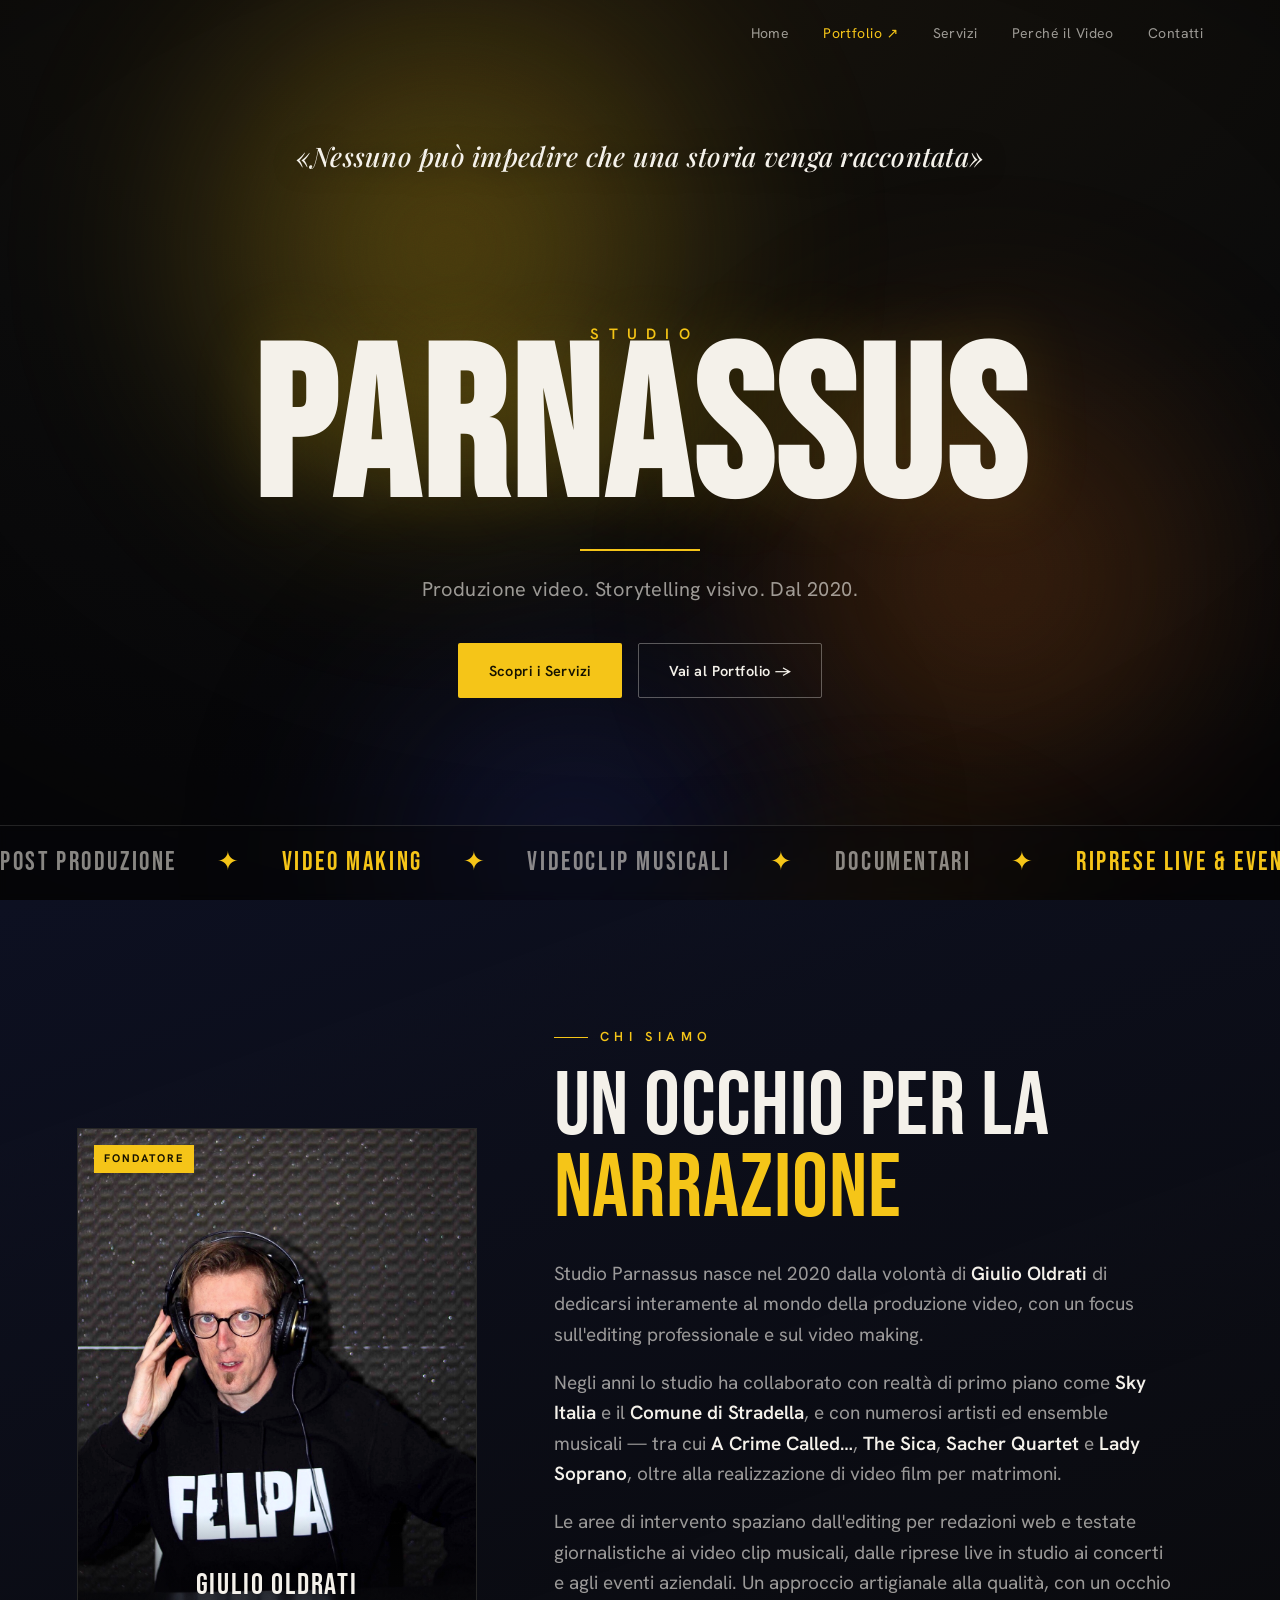
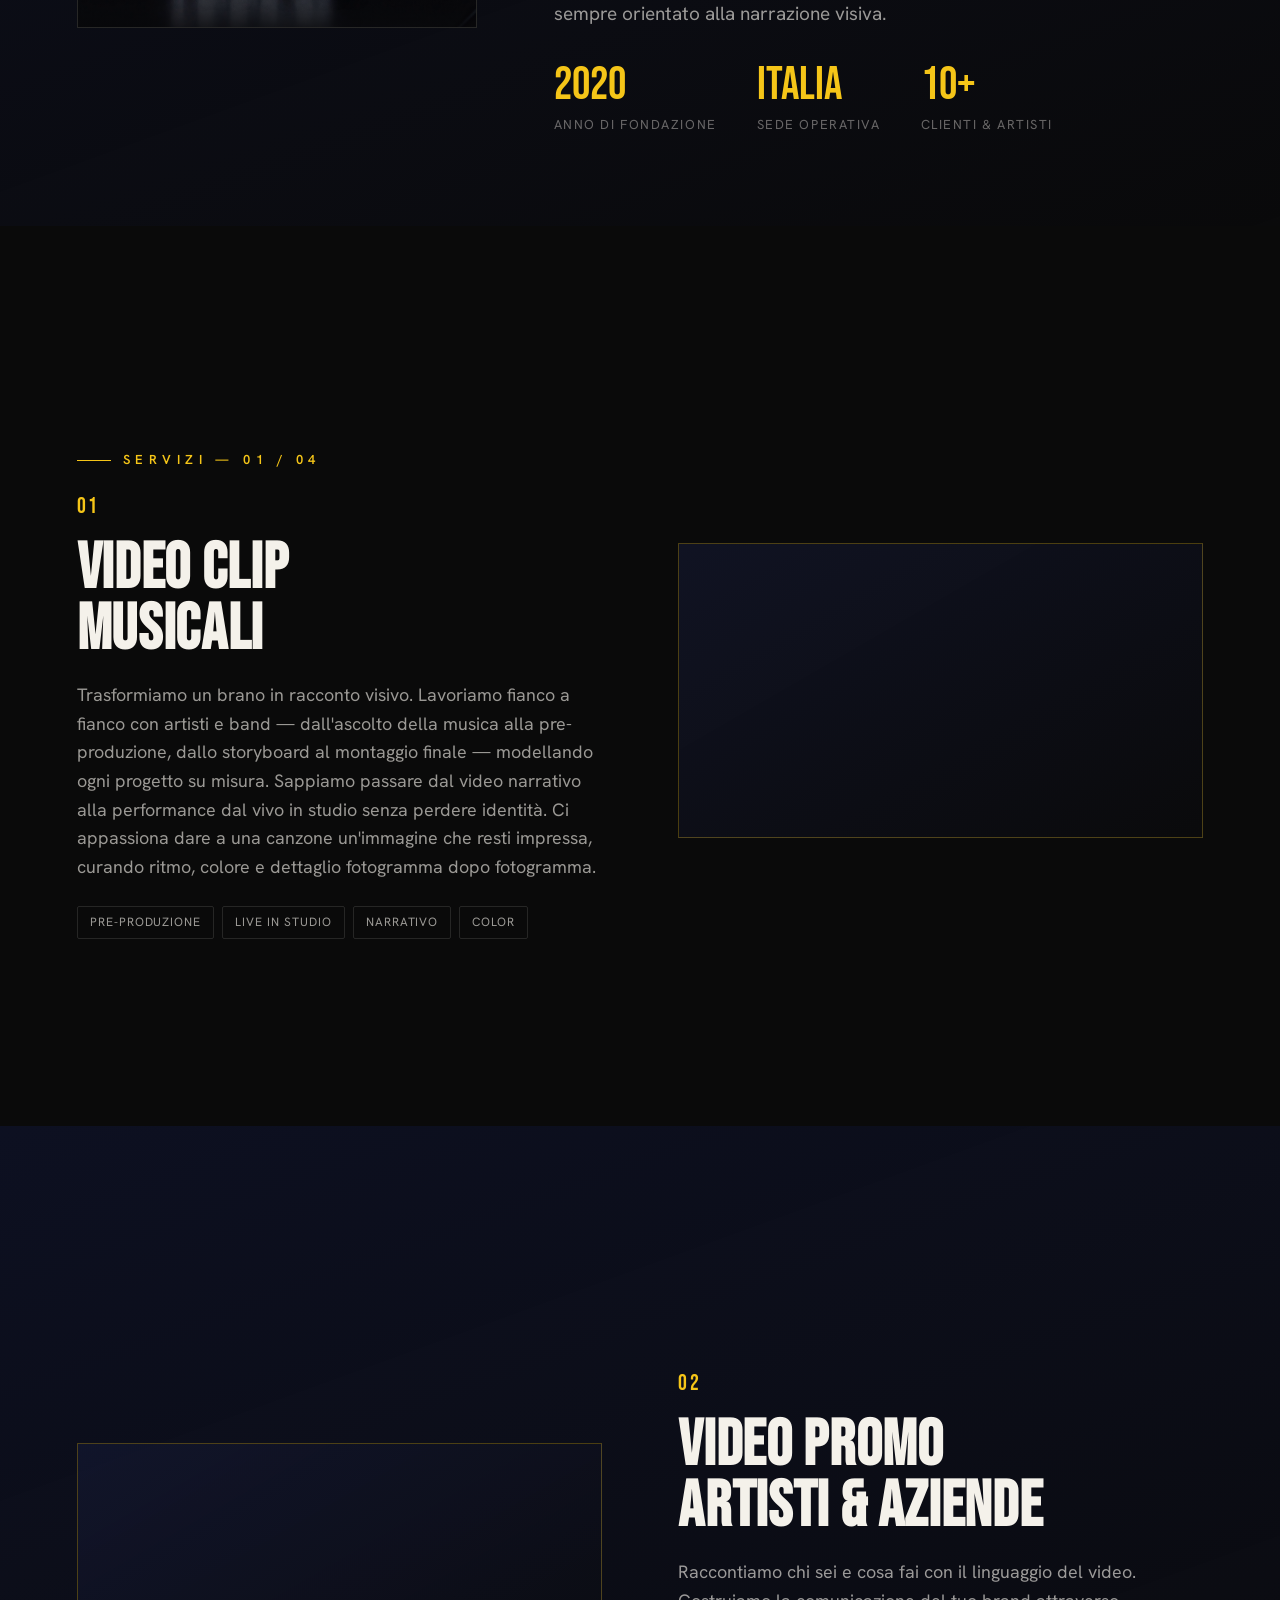
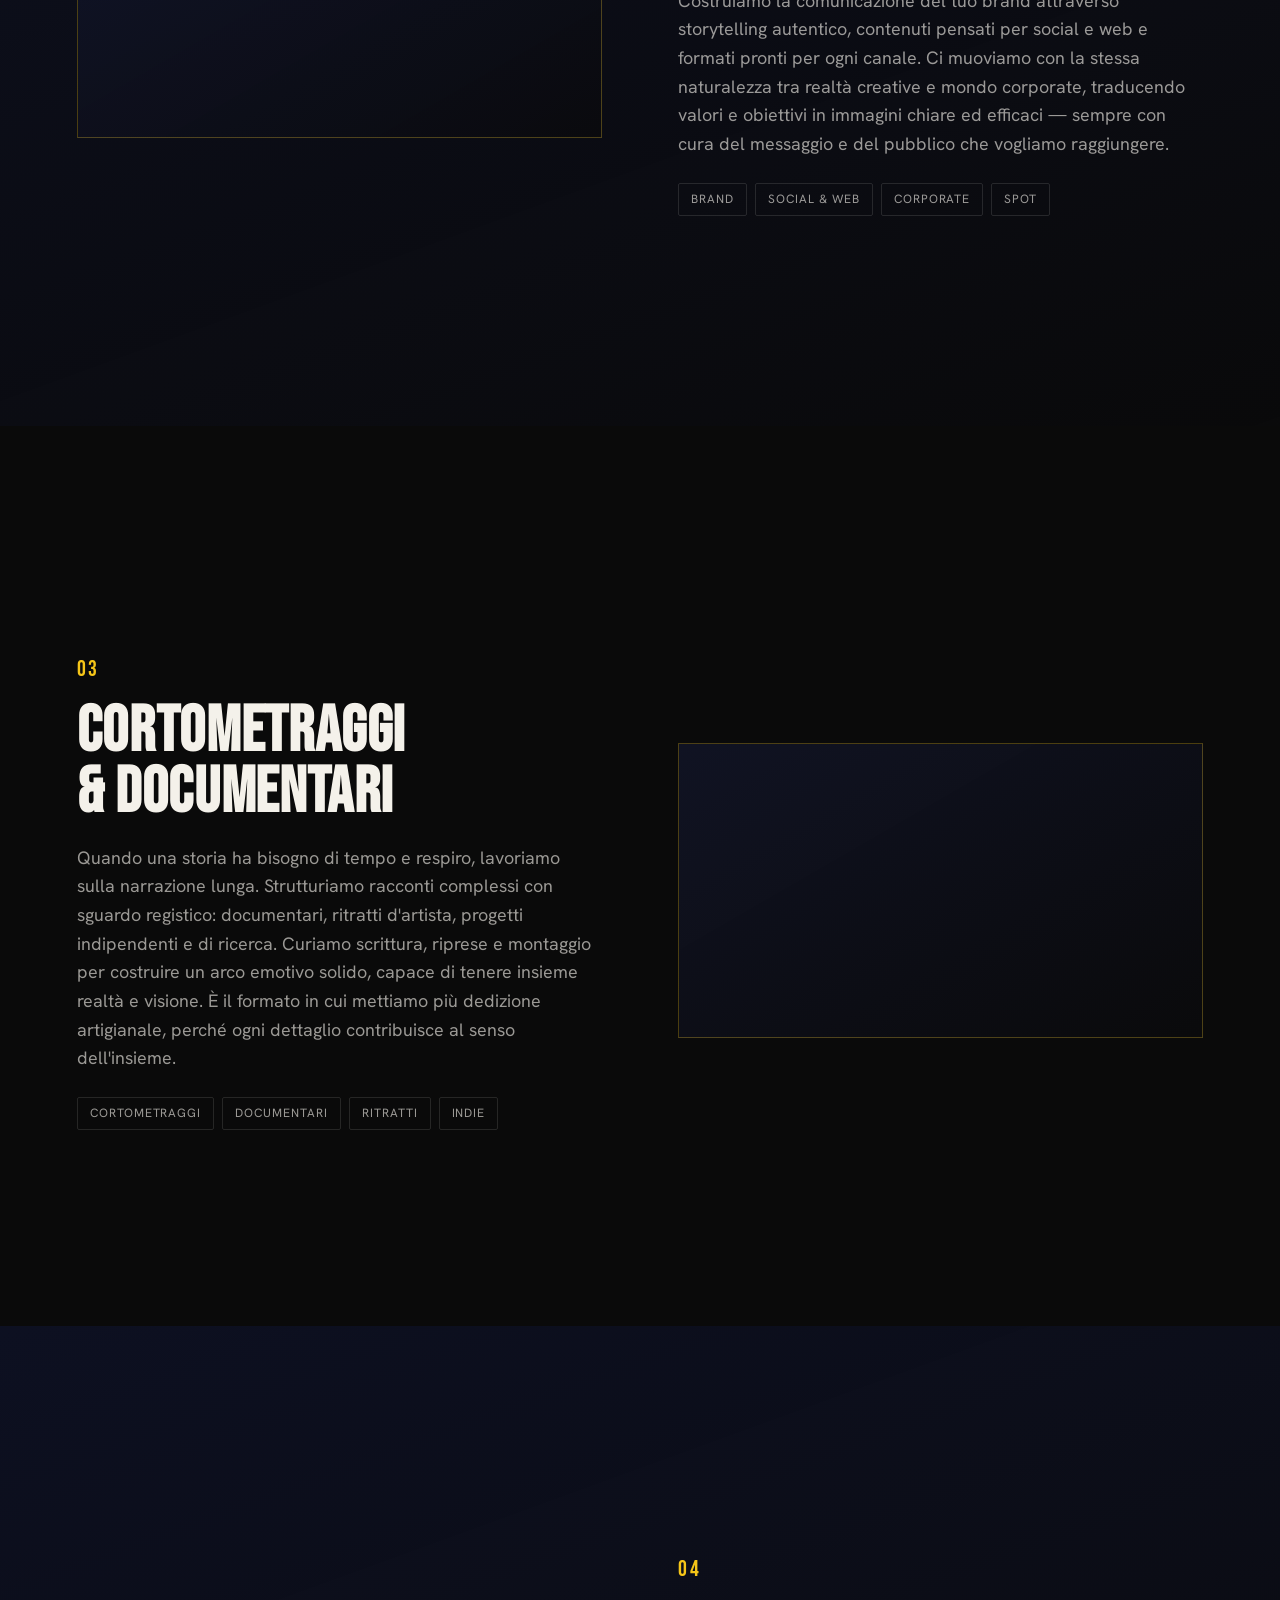
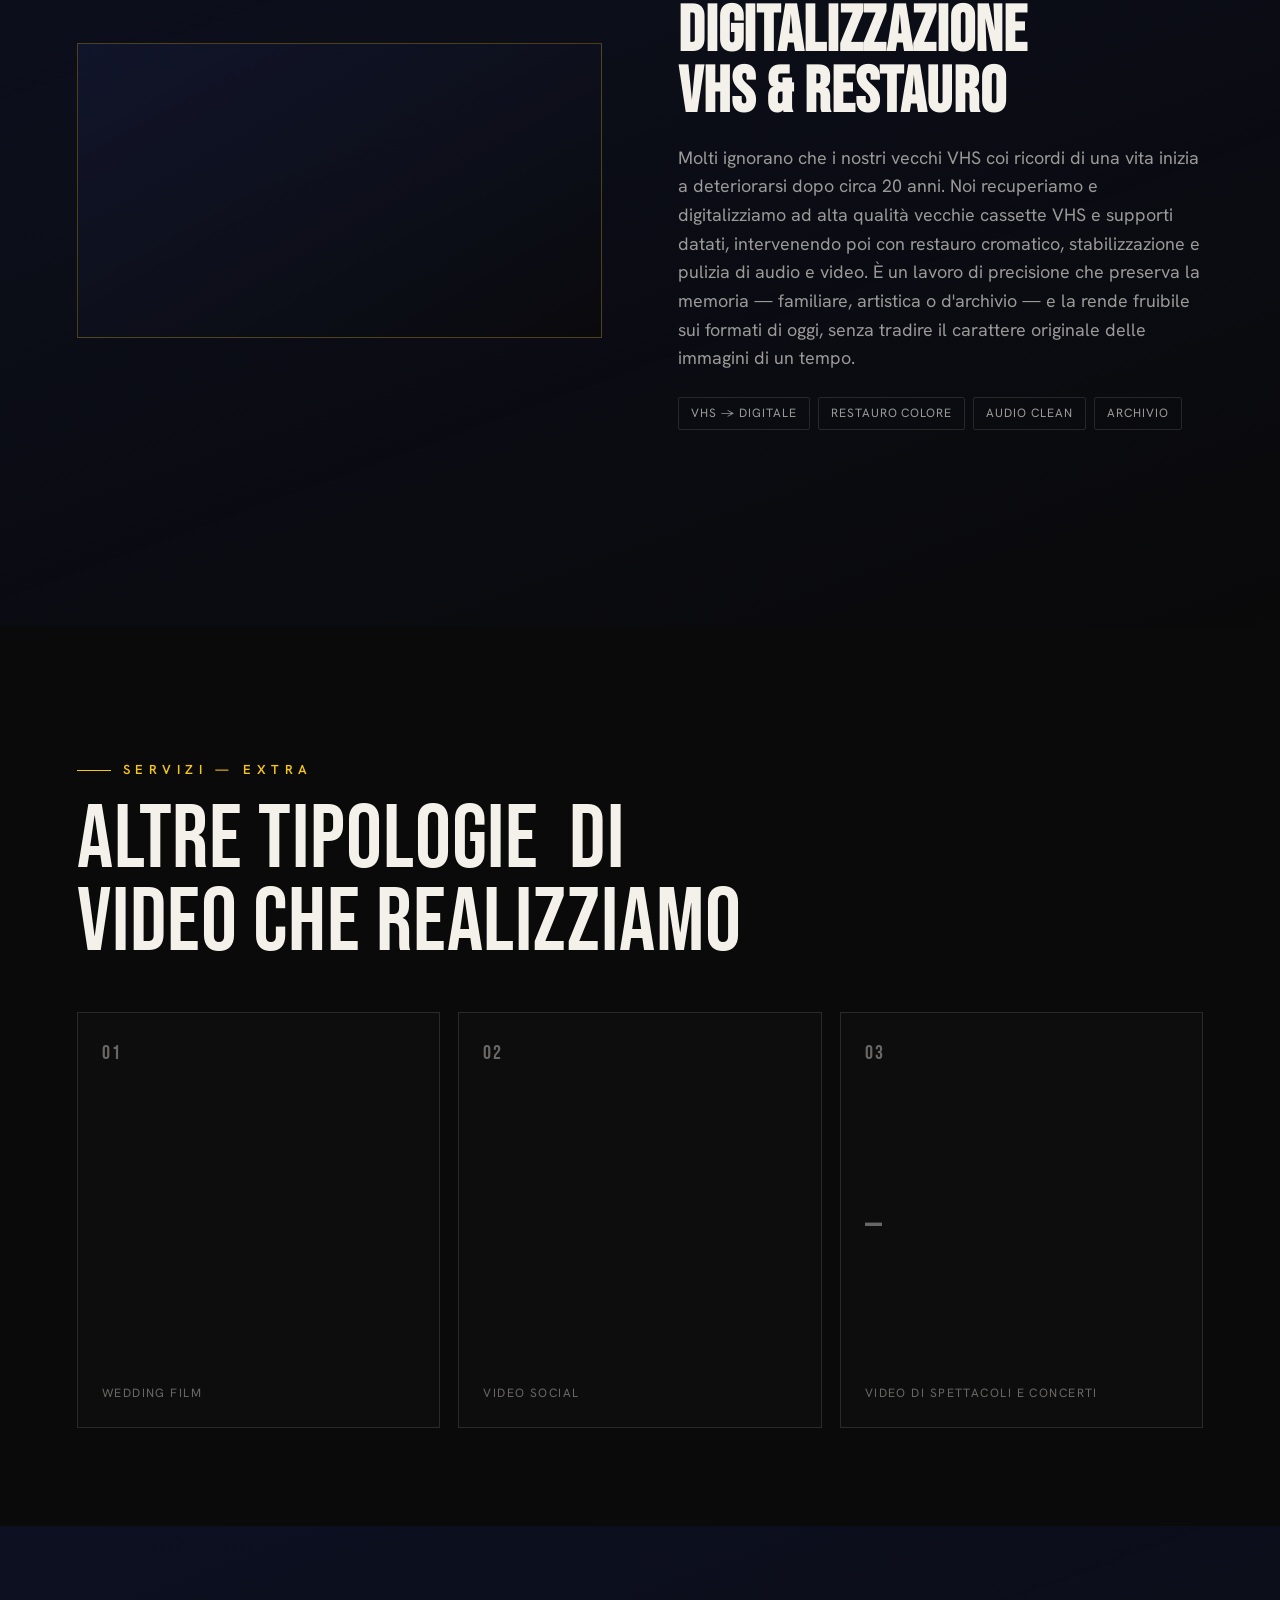
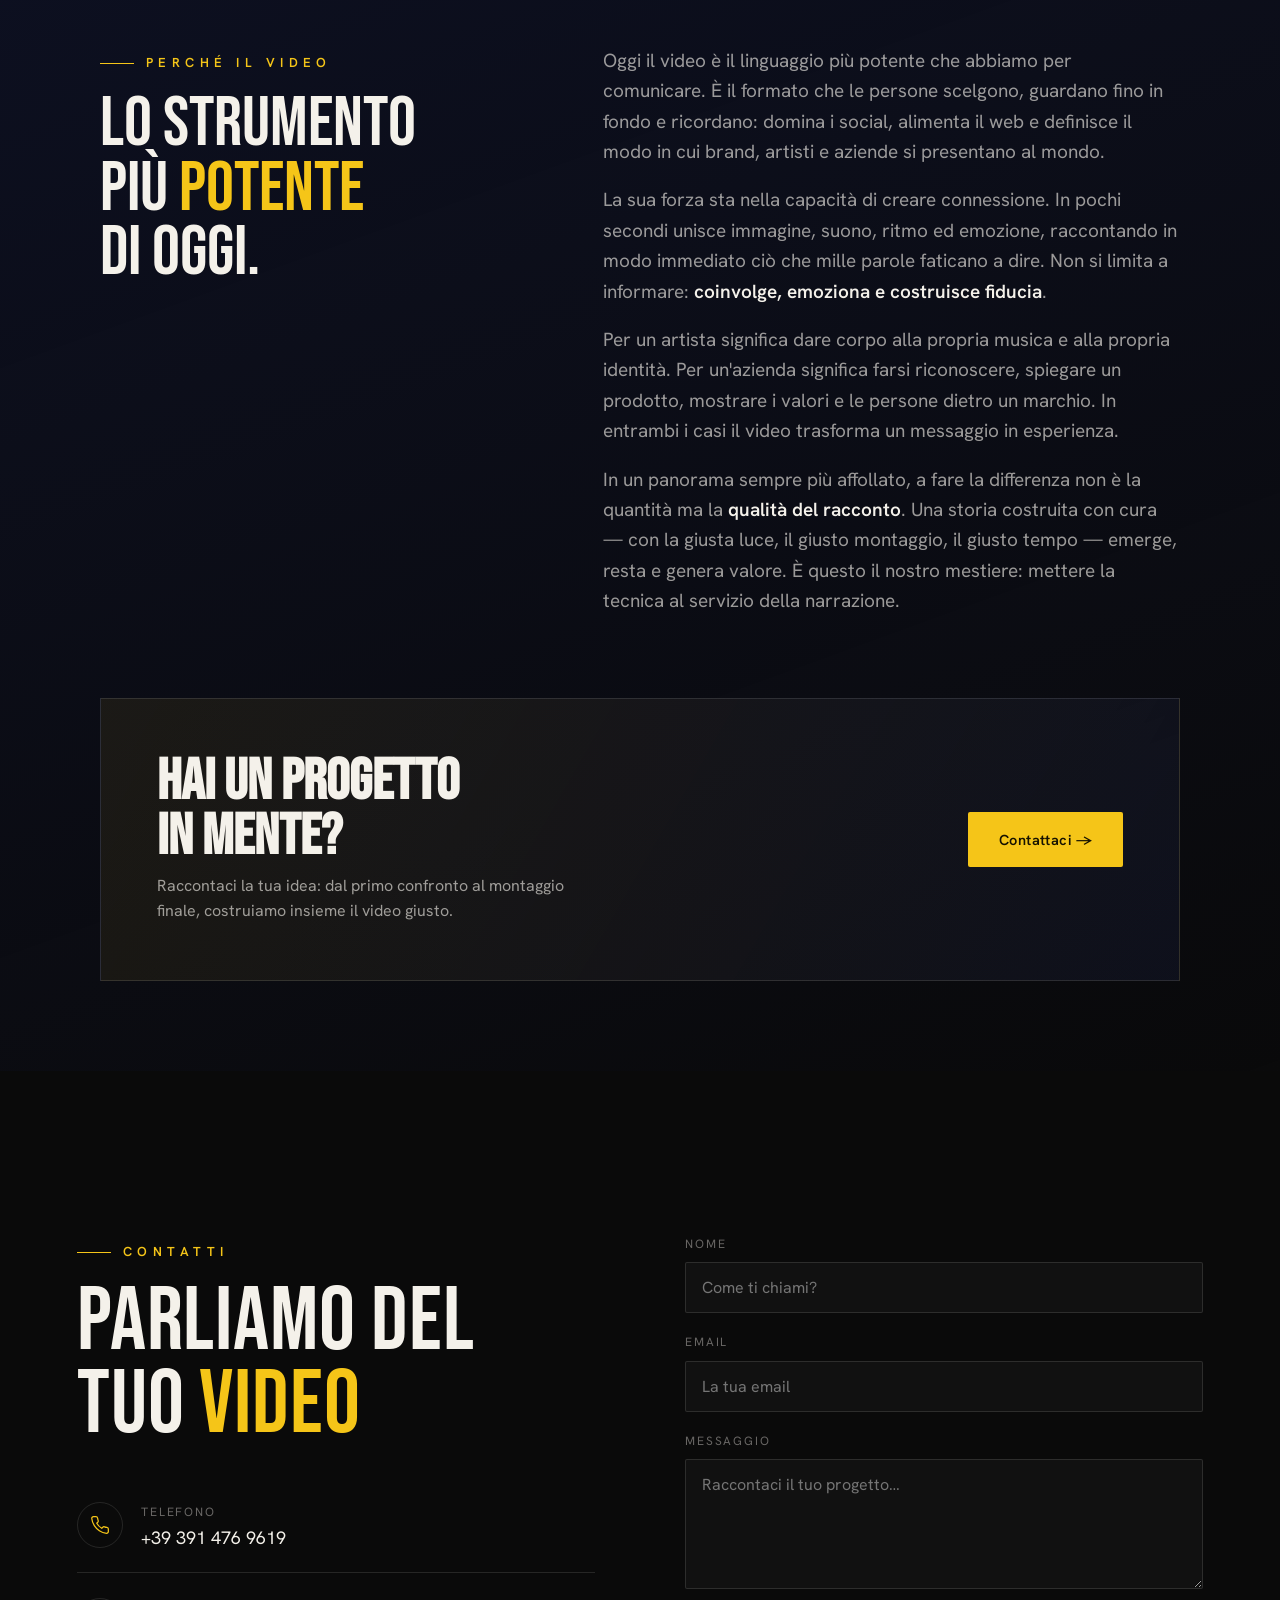
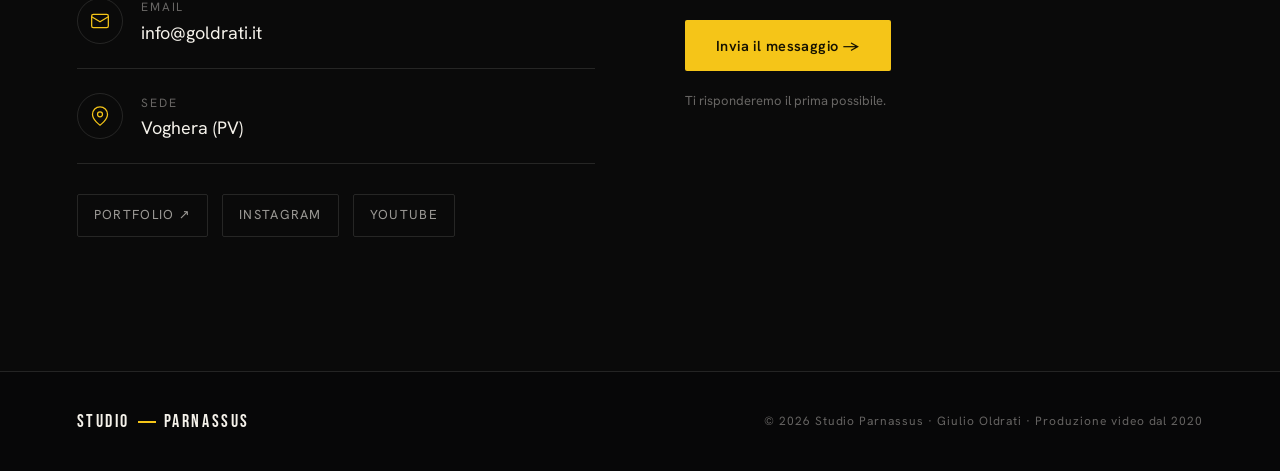
==== index.html @ 33f97119 "aggiunge video social" ====
<!DOCTYPE html>
<html lang="it">
<head>
<meta charset="UTF-8">
<meta name="viewport" content="width=device-width, initial-scale=1.0">
<title>Studio Parnassus — Produzione Video</title>
<meta name="description" content="Studio Parnassus — produzione video, editing professionale e video making. Storytelling visivo dal 2020.">
<link rel="preconnect" href="https://fonts.googleapis.com">
<link rel="preconnect" href="https://fonts.gstatic.com" crossorigin>
<link href="https://fonts.googleapis.com/css2?family=Bebas+Neue&family=Hanken+Grotesk:wght@400;500;600;700;800&family=Playfair+Display:ital,wght@1,500&display=swap" rel="stylesheet">
<link rel="stylesheet" href="studio-parnassus.css">
</head>
<body>

<!-- ═══════ BACKGROUND ANIMATO (fisso, dietro a tutto) ═══════ -->
<div class="bg-stage" aria-hidden="true">
  <span class="blob b1"></span>
  <span class="blob b2"></span>
  <span class="blob b3"></span>
  <span class="blob b4"></span>
</div>
<div class="bg-grain" aria-hidden="true"></div>
<div class="bg-vignette" aria-hidden="true"></div>

<!-- ═══════ NAVBAR ═══════ -->
<header class="nav" id="nav">
  <a href="#home" class="brand" aria-label="Studio Parnassus — home">
</a>
  <nav>
    <ul class="nav-links" id="navLinks">
      <li><a href="#home">Home</a></li>
      <li><a class="ext" href="https://goldrati.myportfolio.com/home" target="_blank" rel="noopener">Portfolio ↗</a></li>
      <li><a href="#servizi">Servizi</a></li>
      <li><a href="#perche">Perché il Video</a></li>
      <li><a href="#contatti">Contatti</a></li>
    </ul>
  </nav>
  <button class="burger" id="burger" aria-label="Apri menu" aria-expanded="false">
    <span></span><span></span><span></span>
  </button>
</header>

<main>

<!-- ═══════ SEZIONE 1 — HOME / HERO ═══════ -->
<section id="home" data-screen-label="Home">
  <p class="hero-quote" id="heroQuote">«Nessuno può impedire che una storia venga raccontata»</p>
  <p class="hero-kicker">STUDIO</p>
  <h1 class="hero-word">PARNASSUS</h1>
  <div class="hero-rule"></div>
  <p class="hero-sub">Produzione video. Storytelling visivo. Dal 2020.</p>
  <div class="hero-cta">
    <a class="btn btn-solid" href="#servizi">Scopri i Servizi</a>
    <a class="btn btn-ghost" href="https://goldrati.myportfolio.com/home" target="_blank" rel="noopener">Vai al Portfolio →</a>
  </div>

  <!-- banner scorrevole (marquee) -->
  <div class="marquee" aria-hidden="true">
    <div class="marquee-track" id="marquee"></div>
  </div>
</section>

<!-- ═══════ SEZIONE 2 — CHI SIAMO ═══════ -->
<section id="studio" class="section tint-blue" data-screen-label="Chi siamo">
  <div class="studio-grid">

    <!-- Foto del fondatore -->
    <figure class="photo-ph has-photo">
      <img class="founder-img" src="assets/giulio.photo.jpg" alt="Giulio Oldrati, fondatore di Studio Parnassus">
      <span class="ph-tag">Fondatore</span>
      <span class="corner tl"></span><span class="corner tr"></span>
      <span class="corner bl"></span><span class="corner br"></span>
      <figcaption class="ph-name">Giulio Oldrati</figcaption>
    </figure>

    <!-- testo studio -->
    <div class="studio-text">
      <span class="eyebrow">Chi siamo</span>
      <h2 class="sec-title">Un occhio per la <span class="y">narrazione</span></h2>
      <p>Studio Parnassus nasce nel 2020 dalla volontà di <strong>Giulio Oldrati</strong> di dedicarsi interamente al mondo della produzione video, con un focus sull'editing professionale e sul video making.</p>
      <p>Negli anni lo studio ha collaborato con realtà di primo piano come <strong>
Sky Italia</strong> e il <strong>Comune di Stradella</strong>, e con numerosi artisti ed ensemble musicali — tra cui <strong>A Crime Called…</strong>, <strong>The Sica</strong>, <strong>Sacher Quartet</strong> e <strong>Lady Soprano</strong>, oltre alla realizzazione di video film per matrimoni.</p>
      <p>Le aree di intervento spaziano dall'editing per redazioni web e testate giornalistiche ai video clip musicali, dalle riprese live in studio ai concerti e agli eventi aziendali. Un approccio artigianale alla qualità, con un occhio sempre orientato alla narrazione visiva.</p>
      <div class="studio-meta">
        <div><div class="num">2020</div><div class="lbl">Anno di fondazione</div></div>
        <div><div class="num">Italia</div><div class="lbl">Sede operativa</div></div>
        <div><div class="num">10+</div><div class="lbl">Clienti & artisti</div></div>
      </div>
    </div>

  </div>
</section>

<!-- ═══════ SEZIONE 3 — SERVIZI (4 blocchi testo + video) ═══════ -->

<!-- 3.1 Video Clip Musicali -->
<section id="servizi" class="section" data-screen-label="Servizio 1 · Video Clip Musicali">
  <div class="svc">
    <div class="svc-text">
      <span class="eyebrow">Servizi — 01 / 04</span>
      <div class="svc-num">01</div>
      <h3>Video Clip<br>Musicali</h3>
      <p>Trasformiamo un brano in racconto visivo. Lavoriamo fianco a fianco con artisti e band — dall'ascolto della musica alla pre-produzione, dallo storyboard al montaggio finale — modellando ogni progetto su misura. Sappiamo passare dal video narrativo alla performance dal vivo in studio senza perdere identità. Ci appassiona dare a una canzone un'immagine che resti impressa, curando ritmo, colore e dettaglio fotogramma dopo fotogramma.</p>
      <div class="svc-tags"><span>Pre-produzione</span><span>Live in studio</span><span>Narrativo</span><span>Color</span></div>
    </div>
    <div class="video-ph has-video">
      <iframe width="100%" height="315" src="https://www.youtube-nocookie.com/embed/rPu9qHJ-jy4" frameborder="0" allow="accelerometer; autoplay; clipboard-write; encrypted-media; gyroscope; picture-in-picture" allowfullscreen></iframe>
    </div>
  </div>
</section>

<!-- 3.2 Video Promozionali (video a sinistra) -->
<section class="section tint-blue" data-screen-label="Servizio 2 · Video Promozionali">
  <div class="svc flip">
    <div class="svc-text">
      <div class="svc-num">02</div>
      <h3>Video Promo<br>Artisti &amp; Aziende</h3>
      <p>Raccontiamo chi sei e cosa fai con il linguaggio del video. Costruiamo la comunicazione del tuo brand attraverso storytelling autentico, contenuti pensati per social e web e formati pronti per ogni canale. Ci muoviamo con la stessa naturalezza tra realtà creative e mondo corporate, traducendo valori e obiettivi in immagini chiare ed efficaci — sempre con cura del messaggio e del pubblico che vogliamo raggiungere.</p>
      <div class="svc-tags"><span>Brand</span><span>Social &amp; web</span><span>Corporate</span><span>Spot</span></div>
    </div>
    <div class="video-ph has-video">
      <iframe width="100%" height="315" src="https://www.youtube-nocookie.com/embed/2lnOYreLle4" frameborder="0" allow="accelerometer; autoplay; clipboard-write; encrypted-media; gyroscope; picture-in-picture" allowfullscreen></iframe>
    </div>
  </div>
</section>

<!-- 3.3 Cortometraggi e Documentari -->
<section class="section" data-screen-label="Servizio 3 · Cortometraggi e Documentari">
  <div class="svc">
    <div class="svc-text">
      <div class="svc-num">03</div>
      <h3>Cortometraggi<br>&amp; Documentari</h3>
      <p>Quando una storia ha bisogno di tempo e respiro, lavoriamo sulla narrazione lunga. Strutturiamo racconti complessi con sguardo registico: documentari, ritratti d'artista, progetti indipendenti e di ricerca. Curiamo scrittura, riprese e montaggio per costruire un arco emotivo solido, capace di tenere insieme realtà e visione. È il formato in cui mettiamo più dedizione artigianale, perché ogni dettaglio contribuisce al senso dell'insieme.</p>
      <div class="svc-tags"><span>CORTOMETRAGGI</span><span>DOCUMENTARI</span><span>Ritratti</span><span>Indie</span></div>
    </div>
    <div class="video-ph has-video">
      <iframe width="100%" height="315" src="https://www.youtube-nocookie.com/embed/4VoeHOj6BPE" frameborder="0" allow="accelerometer; autoplay; clipboard-write; encrypted-media; gyroscope; picture-in-picture" allowfullscreen></iframe>
    </div>
  </div>
</section>

<!-- 3.4 Digitalizzazione VHS e Restauro (video a sinistra) -->
<section class="section tint-blue" data-screen-label="Servizio 4 · Digitalizzazione VHS e Restauro">
  <div class="svc flip">
    <div class="svc-text">
      <div class="svc-num">04</div>
      <h3>Digitalizzazione<br>VHS &amp; Restauro</h3>
      <p>Molti ignorano che i nostri vecchi VHS coi ricordi di una vita inizia a deteriorarsi dopo circa 20 anni. Noi recuperiamo e digitalizziamo ad alta qualità vecchie cassette VHS e supporti datati, intervenendo poi con restauro cromatico, stabilizzazione e pulizia di audio e video. È un lavoro di precisione che preserva la memoria — familiare, artistica o d'archivio — e la rende fruibile sui formati di oggi, senza tradire il carattere originale delle immagini di un tempo.</p>
      <div class="svc-tags"><span>VHS → digitale</span><span>Restauro colore</span><span>Audio clean</span><span>Archivio</span></div>
    </div>
    <div class="video-ph has-video">
  <iframe width="100%" height="315" src="https://www.youtube-nocookie.com/embed/ZK7ZToiHSkI" frameborder="0" allow="accelerometer; autoplay; clipboard-write; encrypted-media; gyroscope; picture-in-picture" allowfullscreen></iframe>
</div>
  </div>
</section>

<!-- 3.B — ALTRE TIPOLOGIE (griglia di 6 riquadri, da riempire) -->
<section class="section" data-screen-label="Altre tipologie">
  <div class="altre">
    <div class="altre-head">
      <span class="eyebrow">Servizi — extra</span>
      <h2 class="sec-title">ALTRE TIPOLOGIE 
DI VIDEO
CHE REALIZZIAMO</h2>
    </div>
    <div class="altre-grid">
      <article class="altre-card has-video"><span class="idx">01</span><iframe width="100%" height="315" src="https://www.youtube-nocookie.com/embed/W0Lt9ftk0YE" frameborder="0" allow="accelerometer; autoplay; clipboard-write; encrypted-media; gyroscope; picture-in-picture" allowfullscreen></iframe><span class="hint">Wedding film</span></article>
      <article class="altre-card has-video"><span class="idx">02</span><iframe width="100%" height="315" src="https://www.youtube-nocookie.com/embed/6gRa1bAQZ48" frameborder="0" allow="accelerometer; autoplay; clipboard-write; encrypted-media; gyroscope; picture-in-picture" allowfullscreen></iframe><span class="hint">Video social</span></article>
      <article class="altre-card"><span class="idx">03</span><span class="placeholder">—</span><span class="hint">Video di spettacoli e concerti</span></article>
    </div>
  </div>
</section>

<!-- ═══════ SEZIONE 4 — PERCHÉ IL VIDEO ═══════ -->
<section id="perche" class="section tint-blue" data-screen-label="Perché il Video">
  <div class="perche-wrap">
    <div class="perche-grid">
      <div>
        <span class="eyebrow">Perché il video</span>
        <div class="perche-big">Lo strumento<br>più <span class="y">potente</span><br>di oggi.</div>
      </div>
      <div class="perche-body">
        <p>Oggi il video è il linguaggio più potente che abbiamo per comunicare. È il formato che le persone scelgono, guardano fino in fondo e ricordano: domina i social, alimenta il web e definisce il modo in cui brand, artisti e aziende si presentano al mondo.</p>
        <p>La sua forza sta nella capacità di creare connessione. In pochi secondi unisce immagine, suono, ritmo ed emozione, raccontando in modo immediato ciò che mille parole faticano a dire. Non si limita a informare: <strong>coinvolge, emoziona e costruisce fiducia</strong>.</p>
        <p>Per un artista significa dare corpo alla propria musica e alla propria identità. Per un'azienda significa farsi riconoscere, spiegare un prodotto, mostrare i valori e le persone dietro un marchio. In entrambi i casi il video trasforma un messaggio in esperienza.</p>
        <p>In un panorama sempre più affollato, a fare la differenza non è la quantità ma la <strong>qualità del racconto</strong>. Una storia costruita con cura — con la giusta luce, il giusto montaggio, il giusto tempo — emerge, resta e genera valore. È questo il nostro mestiere: mettere la tecnica al servizio della narrazione.</p>
      </div>
    </div>

    <!-- banda Contattaci -->
    <div class="cta-band">
      <div>
        <h3>Hai un progetto<br>in mente?</h3>
        <p>Raccontaci la tua idea: dal primo confronto al montaggio finale, costruiamo insieme il video giusto.</p>
      </div>
      <a class="btn btn-solid" href="#contatti">Contattaci →</a>
    </div>
  </div>
</section>

<!-- ═══════ SEZIONE 5 — CONTATTI ═══════ -->
<section id="contatti" class="section" data-screen-label="Contatti">
  <div class="contatti-grid">

    <!-- recapiti -->
    <div class="contact-info">
      <span class="eyebrow">Contatti</span>
      <h2 class="sec-title">Parliamo del<br>tuo <span class="y">video</span></h2>
      <ul class="contact-list">
        <li>
          <span class="ci-ico">
            <svg viewBox="0 0 24 24"><path d="M22 16.92v3a2 2 0 0 1-2.18 2 19.79 19.79 0 0 1-8.63-3.07 19.5 19.5 0 0 1-6-6 19.79 19.79 0 0 1-3.07-8.67A2 2 0 0 1 4.11 2h3a2 2 0 0 1 2 1.72c.13.96.36 1.9.7 2.81a2 2 0 0 1-.45 2.11L8.09 9.91a16 16 0 0 0 6 6l1.27-1.27a2 2 0 0 1 2.11-.45c.91.34 1.85.57 2.81.7A2 2 0 0 1 22 16.92z"/></svg>
          </span>
          <span><span class="ci-lbl">Telefono</span><br><a class="ci-val" href="tel:+393914769619">+39 391 476 9619</a></span>
        </li>
        <li>
          <span class="ci-ico">
            <svg viewBox="0 0 24 24"><rect x="2" y="4" width="20" height="16" rx="2"/><path d="m2 7 10 6 10-6"/></svg>
          </span>
          <span><span class="ci-lbl">Email</span><br><a class="ci-val" href="mailto:info@goldrati.it">info@goldrati.it</a></span>
        </li>
        <li>
          <span class="ci-ico">
            <svg viewBox="0 0 24 24"><path d="M21 10c0 7-9 13-9 13s-9-6-9-13a9 9 0 0 1 18 0z"/><circle cx="12" cy="10" r="3"/></svg>
          </span>
          <span><span class="ci-lbl">Sede</span><br><span class="ci-val">Voghera (PV)</span></span>
        </li>
      </ul>
      <div class="contact-social">
        <a href="https://goldrati.myportfolio.com/home" target="_blank" rel="noopener">Portfolio ↗</a>
        <a href="#" aria-label="Instagram">Instagram</a>
        <a href="#" aria-label="YouTube">YouTube</a>
      </div>
    </div>

    <!-- form essenziale -->
    <form class="form" id="contactForm" novalidate>
      <div class="field">
        <label for="f-name">Nome</label>
        <input id="f-name" name="name" type="text" placeholder="Come ti chiami?" required>
      </div>
      <div class="field">
        <label for="f-email">Email</label>
        <input id="f-email" name="email" type="email" placeholder="La tua email" required>
      </div>
      <div class="field">
        <label for="f-msg">Messaggio</label>
        <textarea id="f-msg" name="message" placeholder="Raccontaci il tuo progetto…" required></textarea>
      </div>
      <button class="btn btn-solid" type="submit">Invia il messaggio →</button>
      <p class="form-note">Ti risponderemo il prima possibile.</p>
      <p class="form-ok" id="formOk">Grazie! Si aprirà il tuo programma di posta con il messaggio già pronto per info@goldrati.it.</p>
    </form>

  </div>
</section>

</main>

<!-- ═══════ FOOTER ═══════ -->
<footer class="foot">
  <span class="brand">STUDIO<span class="dash"></span>PARNASSUS</span>
  <small>© 2026 Studio Parnassus · Giulio Oldrati · Produzione video dal 2020</small>
</footer>

<!-- ═══════ JAVASCRIPT ═══════ -->
<script>
/* ---- 1. Marquee: riempie la traccia (doppio set per loop continuo) ---- */
(function(){
  const tags = ["Post Produzione","Video Making","Videoclip musicali","Documentari","Riprese live & eventi","Restauro VHS","Video promozionali"];
  const html = tags.map((t,i)=>`<span class="${i%3===1?'y':''}">${t}</span><span class="y">✦</span>`).join("");
  document.getElementById("marquee").innerHTML = html + html; // raddoppiato
})();

/* ---- 2. Navbar: sfondo allo scroll ---- */
const nav = document.getElementById("nav");
addEventListener("scroll", ()=>{
  nav.classList.toggle("scrolled", scrollY > 40);
}, {passive:true});

/* ---- 3. Menu hamburger (mobile) ---- */
const burger = document.getElementById("burger");
const navLinks = document.getElementById("navLinks");
burger.addEventListener("click", ()=>{
  const open = navLinks.classList.toggle("open");
  burger.classList.toggle("open", open);
  burger.setAttribute("aria-expanded", open);
});
navLinks.querySelectorAll("a").forEach(a=>a.addEventListener("click", ()=>{
  navLinks.classList.remove("open"); burger.classList.remove("open");
  burger.setAttribute("aria-expanded", false);
}));

/* ---- 4. Parallax leggero del background allo scroll ---- */
const blobs = document.querySelectorAll(".blob");
let ticking = false;
addEventListener("scroll", ()=>{
  if(ticking) return; ticking = true;
  requestAnimationFrame(()=>{
    const y = scrollY;
    blobs.forEach((b,i)=>{
      const speed = (i+1) * 0.04;       // ogni blob si muove a velocità diversa
      b.style.translate = `0 ${y * speed * -1}px`;
    });
    ticking = false;
  });
}, {passive:true});

/* ---- 5. Form contatti: invia via email a info@goldrati.it (mailto) ---- */
const form = document.getElementById("contactForm");
const ok = document.getElementById("formOk");
const DESTINATARIO = "info@goldrati.it";
form.addEventListener("submit", e=>{
  e.preventDefault();
  if(!form.checkValidity()){ form.reportValidity(); return; }
  // Recupera i valori dei campi
  const nome    = form.name.value.trim();
  const email   = form.email.value.trim();
  const messaggio = form.message.value.trim();
  // Compone l'email: oggetto + corpo (con i recapiti del mittente)
  const oggetto = `Nuovo messaggio dal sito — ${nome}`;
  const corpo   = `Nome: ${nome}\nEmail: ${email}\n\nMessaggio:\n${messaggio}`;
  const mailto  = `mailto:${DESTINATARIO}?subject=${encodeURIComponent(oggetto)}&body=${encodeURIComponent(corpo)}`;
  // Apre il client di posta dell'utente con tutto precompilato
  window.location.href = mailto;
  // Feedback a video
  ok.classList.add("show");
  form.querySelector("button").textContent = "Inviato ✓";
});
/* ---- 7. Citazione hero: fade-in da sx, dopo 3s fade-out verso dx; riparte ogni volta che si torna sull'hero ---- */
(function(){
  const quote = document.getElementById("heroQuote");
  const hero  = document.getElementById("home");
  if(!quote || !hero) return;
  let timer = null;
  function play(){
    clearTimeout(timer);
    quote.style.transition = "none";          // reset istantaneo allo stato iniziale (nascosto a sx)
    quote.classList.remove("q-in","q-out");
    void quote.offsetWidth;                    // forza il reflow
    quote.style.transition = "";               // riattiva le transizioni
    quote.classList.add("q-in");               // fade-in da sinistra
    timer = setTimeout(()=>{
      quote.classList.remove("q-in");
      quote.classList.add("q-out");            // dopo 3s: fade-out verso destra
    }, 3000);
  }
  const io = new IntersectionObserver(entries=>{
    entries.forEach(e=>{
      if(e.isIntersecting && e.intersectionRatio > 0.6) play();
    });
  }, {threshold:[0,0.6,1]});
  io.observe(hero);
})();
</script>
</body>
</html>
---- studio-parnassus.css ----
/* ════════════════════════════════════════════════════════════════
   STUDIO PARNASSUS — Foglio di stile principale
   Produzione video · Giulio Oldrati · dal 2020
   ----------------------------------------------------------------
   INDICE
   1.  Variabili (colori, font)            6.  Sezione Servizi
   2.  Reset & base                        7.  Altre tipologie (griglia)
   3.  Background animato (mesh+grana)      8.  Perché il Video
   4.  Navbar + menu mobile                 9.  Contatti (form + recapiti)
   5.  Hero + marquee                       10. Responsive / mobile
   ════════════════════════════════════════════════════════════════ */

/* ───── 1. VARIABILI ───── */
:root{
  --black:#0A0A0A;       /* nero dominante           */
  --ink:#060608;         /* nero profondo (vignette) */
  --yellow:#F5C518;      /* accento primario         */
  --yellow-soft:#ffd84d;
  --amber:#E8A317;       /* ambra caldo              */
  --blue:#161B38;        /* blu notte (superfici)    */
  --blue-2:#0E1228;
  --white:#F4F1EA;       /* bianco caldo (testo)     */
  --dim:rgba(244,241,234,.62);
  --dim-2:rgba(244,241,234,.40);
  --line:rgba(244,241,234,.12);
  --font-display:'Bebas Neue', sans-serif;
  --font-body:'Hanken Grotesk', system-ui, sans-serif;
  --pad:clamp(24px, 6vw, 96px);   /* padding orizzontale di sezione */
}

/* ───── 2. RESET & BASE ───── */
*{box-sizing:border-box; margin:0; padding:0}
html{
  scroll-behavior:smooth;
  scroll-snap-type:y proximity;     /* snap morbido: non intrappola le sezioni alte */
  background:var(--black);
  -webkit-font-smoothing:antialiased;
}
body{
  font-family:var(--font-body);
  color:var(--white);
  line-height:1.6;
  overflow-x:hidden;
}
a{color:inherit; text-decoration:none}
img{max-width:100%; display:block}
::selection{background:var(--yellow); color:#161200}

/* Titolo di sezione (eyebrow + heading) riutilizzabile */
.eyebrow{
  font-family:var(--font-body); font-weight:600;
  font-size:13px; letter-spacing:.42em; text-transform:uppercase;
  color:var(--yellow); margin-bottom:18px;
  display:inline-flex; align-items:center; gap:12px;
}
.eyebrow::before{content:""; width:34px; height:1px; background:var(--yellow); display:inline-block}
.sec-title{
  font-family:var(--font-display); font-weight:400;
  font-size:clamp(48px, 7vw, 104px); line-height:.92; letter-spacing:.01em;
  text-transform:uppercase; color:var(--white);
}
.sec-title .y{color:var(--yellow)}

/* ───── 3. BACKGROUND ANIMATO (fisso dietro tutto) ───── */
.bg-stage{position:fixed; inset:0; z-index:-2; overflow:hidden; background:
  radial-gradient(120% 90% at 50% 0%, #15110a 0%, var(--black) 55%, var(--ink) 100%);}
.blob{position:absolute; border-radius:50%; filter:blur(80px); will-change:transform}
.blob.b1{width:60vw;height:60vw;left:5%;top:-15%;background:radial-gradient(circle,#F5C518,transparent 65%);opacity:.34;animation:drift1 20s ease-in-out infinite}
.blob.b2{width:55vw;height:55vw;right:-5%;top:25%;background:radial-gradient(circle,#E8731A,transparent 65%);opacity:.26;animation:drift2 26s ease-in-out infinite}
.blob.b3{width:50vw;height:50vw;left:20%;top:60%;background:radial-gradient(circle,#1d2566,transparent 64%);opacity:.5;animation:drift3 30s ease-in-out infinite}
.blob.b4{width:42vw;height:42vw;right:10%;top:85%;background:radial-gradient(circle,#E8A317,transparent 64%);opacity:.22;animation:drift1 24s ease-in-out infinite reverse}
@keyframes drift1{0%,100%{transform:translate(0,0) scale(1)}50%{transform:translate(6%,-5%) scale(1.14)}}
@keyframes drift2{0%,100%{transform:translate(0,0) scale(1.08)}50%{transform:translate(-6%,6%) scale(.94)}}
@keyframes drift3{0%,100%{transform:translate(0,0) scale(1)}50%{transform:translate(5%,7%) scale(1.18)}}

/* grana film + vignette */
.bg-grain{position:fixed; inset:-50%; z-index:-1; pointer-events:none;
  background-image:url("data:image/svg+xml,%3Csvg xmlns='http://www.w3.org/2000/svg' width='160' height='160'%3E%3Cfilter id='n'%3E%3CfeTurbulence type='fractalNoise' baseFrequency='0.9' numOctaves='2' stitchTiles='stitch'/%3E%3C/filter%3E%3Crect width='100%25' height='100%25' filter='url(%23n)'/%3E%3C/svg%3E");
  opacity:.085; mix-blend-mode:overlay; animation:grain .55s steps(3) infinite}
@keyframes grain{0%{transform:translate(0,0)}33%{transform:translate(-4%,2%)}66%{transform:translate(3%,-3%)}100%{transform:translate(-2%,1%)}}
.bg-vignette{position:fixed; inset:0; z-index:-1; pointer-events:none;
  background:radial-gradient(130% 110% at 50% 40%, transparent 42%, rgba(0,0,0,.6) 100%)}

@media (prefers-reduced-motion: reduce){
  .blob,.bg-grain{animation:none}
  html{scroll-behavior:auto}
}

/* ───── 4. NAVBAR ───── */
.nav{position:fixed; top:0; left:0; right:0; z-index:50;
  display:flex; align-items:center; justify-content:space-between;
  padding:20px var(--pad); transition:background .3s, padding .3s, border-color .3s;
  border-bottom:1px solid transparent;}
.nav.scrolled{background:rgba(8,8,10,.72); backdrop-filter:blur(14px); border-bottom-color:var(--line); padding-top:14px; padding-bottom:14px}
.brand{font-family:var(--font-display); font-size:24px; letter-spacing:.14em; color:var(--white); display:flex; align-items:center; gap:8px; line-height:1}
.brand .dash{width:18px; height:2px; background:var(--yellow); display:inline-block}
.nav-links{display:flex; align-items:center; gap:34px; list-style:none}
.nav-links a{font-size:14px; letter-spacing:.03em; color:var(--dim); position:relative; padding:4px 0; transition:color .2s}
.nav-links a:hover{color:var(--white)}
.nav-links a.ext{color:var(--yellow)}
.nav-links a::after{content:""; position:absolute; left:0; bottom:-2px; width:0; height:1px; background:var(--yellow); transition:width .25s}
.nav-links a:hover::after{width:100%}
.burger{display:none; flex-direction:column; gap:5px; background:none; border:0; cursor:pointer; padding:8px; z-index:60}
.burger span{width:26px; height:2px; background:var(--white); transition:.3s}
.burger.open span:nth-child(1){transform:translateY(7px) rotate(45deg)}
.burger.open span:nth-child(2){opacity:0}
.burger.open span:nth-child(3){transform:translateY(-7px) rotate(-45deg)}

/* ───── BOTTONI ───── */
.btn{display:inline-flex; align-items:center; gap:10px; padding:15px 30px;
  font-family:var(--font-body); font-size:14.5px; font-weight:600; letter-spacing:.03em;
  border-radius:2px; cursor:pointer; border:1px solid transparent; transition:all .22s}
.btn-solid{background:var(--yellow); color:#161200}
.btn-solid:hover{background:var(--yellow-soft); transform:translateY(-2px)}
.btn-ghost{border-color:rgba(244,241,234,.34); color:var(--white)}
.btn-ghost:hover{border-color:var(--yellow); color:var(--yellow)}

/* ───── SEZIONI base ───── */
.section{min-height:100vh; scroll-snap-align:start; position:relative;
  display:flex; flex-direction:column; justify-content:center;
  padding:120px var(--pad) 90px}
.section.tint-blue::before{content:""; position:absolute; inset:0; z-index:-1;
  background:linear-gradient(160deg, rgba(14,18,40,.78), rgba(10,10,12,.5)); pointer-events:none}

/* ───── 5. HERO ───── */
#home{min-height:100vh; scroll-snap-align:start; position:relative;
  display:flex; flex-direction:column; align-items:center; justify-content:center; text-align:center;
  padding:120px var(--pad) 0}
.hero-kicker{font-family:var(--font-body); font-weight:600; font-size:15px; letter-spacing:.62em; color:var(--yellow); margin-bottom:4px; padding-left:.62em}

/* citazione in corsivo che entra/esce ogni volta che si torna sull'hero */
.hero-quote{position:absolute; top:clamp(96px, 15vh, 168px); left:0; right:0; z-index:5;
  font-family:'Playfair Display', Georgia, serif; font-style:italic; font-weight:500;
  font-size:clamp(17px, 2.4vw, 27px); letter-spacing:.01em; color:var(--white);
  text-align:center; padding:0 var(--pad); max-width:880px; margin:0 auto; text-wrap:balance;
  pointer-events:none; text-shadow:0 2px 24px rgba(0,0,0,.5);
  opacity:0; transform:translateX(-52px);
  transition:opacity .9s cubic-bezier(.22,.61,.36,1), transform .9s cubic-bezier(.22,.61,.36,1);}
.hero-quote.q-in{opacity:1; transform:translateX(0)}
.hero-quote.q-out{opacity:0; transform:translateX(52px);
  transition:opacity .8s cubic-bezier(.55,.06,.68,.19), transform .8s cubic-bezier(.55,.06,.68,.19)}
@media (prefers-reduced-motion: reduce){
  .hero-quote{transition:opacity .4s}
  .hero-quote,.hero-quote.q-in,.hero-quote.q-out{transform:none}
}
.hero-word{font-family:var(--font-display); font-size:clamp(78px, 16.5vw, 224px); line-height:.8; letter-spacing:.02em; text-shadow:0 0 70px rgba(245,197,24,.16)}
.hero-rule{width:120px; height:2px; background:var(--yellow); margin:30px auto 22px}
.hero-sub{font-size:clamp(16px,2vw,20px); color:var(--dim); margin-bottom:38px; letter-spacing:.02em}
.hero-cta{display:flex; gap:16px; flex-wrap:wrap; justify-content:center}
/* marquee sotto l'hero */
.marquee{position:absolute; bottom:0; left:0; right:0; border-top:1px solid var(--line);
  background:rgba(8,8,10,.42); backdrop-filter:blur(4px); overflow:hidden; padding:16px 0}
.marquee-track{display:inline-flex; gap:40px; white-space:nowrap; animation:marq 28s linear infinite;
  font-family:var(--font-display); font-size:26px; letter-spacing:.1em}
.marquee-track:hover{animation-play-state:paused}
.marquee-track span{color:rgba(244,241,234,.55)}
.marquee-track .y{color:var(--yellow)}
@keyframes marq{from{transform:translateX(0)}to{transform:translateX(-50%)}}

/* ───── CHI SIAMO ───── */
.studio-grid{display:grid; grid-template-columns:400px 1fr; gap:clamp(36px,6vw,90px); align-items:center; max-width:1240px; margin:0 auto; width:100%}
.studio-text .sec-title{margin-bottom:28px}
.studio-text p{font-size:clamp(16px,1.5vw,19px); color:var(--dim); max-width:620px; margin-bottom:18px}
.studio-text strong{color:var(--white); font-weight:600}
.studio-meta{display:flex; gap:40px; margin-top:34px; flex-wrap:wrap}
.studio-meta .num{font-family:var(--font-display); font-size:46px; line-height:1; color:var(--yellow)}
.studio-meta .lbl{font-size:13px; letter-spacing:.12em; text-transform:uppercase; color:var(--dim-2); margin-top:6px}

/* placeholder FOTO ritratto — elegante, non box grigio */
.photo-ph{position:relative; aspect-ratio:4/5; border:1px solid var(--line);
  background:linear-gradient(155deg, rgba(232,163,23,.14), rgba(22,27,56,.5) 70%);
  display:flex; flex-direction:column; align-items:center; justify-content:center; overflow:hidden}
.photo-ph::after{content:""; position:absolute; inset:0;
  background-image:url("data:image/svg+xml,%3Csvg xmlns='http://www.w3.org/2000/svg' width='100' height='100'%3E%3Cfilter id='n'%3E%3CfeTurbulence type='fractalNoise' baseFrequency='1' numOctaves='2'/%3E%3C/filter%3E%3Crect width='100%25' height='100%25' filter='url(%23n)'/%3E%3C/svg%3E"); opacity:.06; mix-blend-mode:overlay}
.photo-ph .ico{width:64px; height:64px; stroke:var(--yellow); opacity:.7; margin-bottom:18px}
.photo-ph .ph-label{font-family:var(--font-body); font-size:12px; letter-spacing:.22em; text-transform:uppercase; color:var(--dim); z-index:2}
.photo-ph .ph-name{font-family:var(--font-display); font-size:30px; letter-spacing:.06em; color:var(--white); margin-top:8px; z-index:2}
.photo-ph .ph-tag{position:absolute; top:16px; left:16px; z-index:3; font-size:11px; letter-spacing:.18em; text-transform:uppercase; color:#161200; background:var(--yellow); padding:5px 10px; font-weight:700}

/* riquadro con foto reale del fondatore */
.photo-ph.has-photo{background:#0a0a0a}
.photo-ph.has-photo::after{display:none}
.founder-img{position:absolute; inset:0; width:100%; height:100%; object-fit:cover; object-position:50% 22%; z-index:1; filter:grayscale(.12) contrast(1.04)}
.photo-ph.has-photo .ph-name{position:absolute; left:0; right:0; bottom:0; z-index:3; margin:0; padding:46px 20px 18px;
  text-align:center; background:linear-gradient(transparent, rgba(6,6,8,.88)); text-shadow:0 2px 14px rgba(0,0,0,.6)}
.corner{position:absolute; width:18px; height:18px; border:1.5px solid var(--yellow); opacity:.8}
.corner.tl{top:10px; left:10px; border-right:0; border-bottom:0}
.corner.tr{top:10px; right:10px; border-left:0; border-bottom:0}
.corner.bl{bottom:10px; left:10px; border-right:0; border-top:0}
.corner.br{bottom:10px; right:10px; border-left:0; border-top:0}

/* ───── 6. SERVIZI ───── */
.svc{display:grid; grid-template-columns:1fr 1fr; gap:clamp(36px,6vw,80px); align-items:center; max-width:1240px; margin:0 auto; width:100%}
.svc.flip .svc-text{order:2}
.svc-num{font-family:var(--font-display); font-size:22px; letter-spacing:.1em; color:var(--yellow); margin-bottom:14px}
.svc-text h3{font-family:var(--font-display); font-size:clamp(38px,5vw,68px); line-height:.96; letter-spacing:.01em; text-transform:uppercase; margin-bottom:20px}
.svc-text p{font-size:clamp(15px,1.4vw,18px); color:var(--dim); max-width:540px}
.svc-tags{display:flex; flex-wrap:wrap; gap:8px; margin-top:24px}
.svc-tags span{font-size:12px; letter-spacing:.08em; text-transform:uppercase; color:var(--dim); border:1px solid var(--line); padding:6px 12px; border-radius:2px; white-space:nowrap}

/* placeholder VIDEO 16:9 — stilizzato */
.video-ph{position:relative; aspect-ratio:16/9; border:1px solid var(--line);
  background:linear-gradient(150deg, rgba(22,27,56,.55), rgba(10,10,12,.7));
  display:flex; align-items:center; justify-content:center; overflow:hidden; transition:border-color .3s}
.video-ph:hover{border-color:rgba(245,197,24,.5)}
.video-ph::after{content:""; position:absolute; inset:0;
  background-image:url("data:image/svg+xml,%3Csvg xmlns='http://www.w3.org/2000/svg' width='100' height='100'%3E%3Cfilter id='n'%3E%3CfeTurbulence type='fractalNoise' baseFrequency='1' numOctaves='2'/%3E%3C/filter%3E%3Crect width='100%25' height='100%25' filter='url(%23n)'/%3E%3C/svg%3E"); opacity:.05; mix-blend-mode:overlay}
.play{width:74px; height:74px; border-radius:50%; border:2px solid var(--yellow);
  display:flex; align-items:center; justify-content:center; transition:transform .3s, background .3s; z-index:2}
.video-ph:hover .play{transform:scale(1.08); background:rgba(245,197,24,.12)}
.play::before{content:""; border-left:18px solid var(--yellow); border-top:11px solid transparent; border-bottom:11px solid transparent; margin-left:5px}
.video-ph .ph-label{position:absolute; bottom:16px; left:16px; font-size:11px; letter-spacing:.2em; text-transform:uppercase; color:var(--dim); z-index:2}
.video-ph .ar{position:absolute; top:16px; right:16px; font-size:11px; letter-spacing:.12em; color:var(--dim-2); z-index:2}
/* riquadro con video YouTube embeddato */
.video-ph.has-video{padding:0; border-color:rgba(245,197,24,.28)}
.video-ph.has-video::after{display:none}
.video-ph iframe{position:absolute; inset:0; width:100%; height:100%; border:0; display:block}

/* facade: miniatura cliccabile prima di caricare il player */
.video-ph.yt-facade{padding:0; cursor:pointer; border-color:rgba(245,197,24,.28)}
.video-ph.yt-facade::after{display:none}
.yt-thumb{position:absolute; inset:0; width:100%; height:100%; object-fit:cover; z-index:1}
.video-ph.yt-facade::before{content:""; position:absolute; inset:0; z-index:2;
  background:linear-gradient(160deg, rgba(10,10,12,.25), rgba(10,10,12,.55)); transition:background .3s}
.video-ph.yt-facade:hover::before{background:linear-gradient(160deg, rgba(10,10,12,.12), rgba(10,10,12,.38))}
.video-ph.yt-facade .play{position:relative; z-index:3}
.video-ph.yt-facade:focus-visible{outline:2px solid var(--yellow); outline-offset:3px}
.video-ph.playing{cursor:default}

/* ───── 7. ALTRE TIPOLOGIE (griglia 6) ───── */
.altre{max-width:1240px; margin:0 auto; width:100%}
.altre-head{margin-bottom:48px; max-width:720px}
.altre-grid{display:grid; grid-template-columns:repeat(3,1fr); gap:18px}
.altre-card{position:relative; min-height:200px; border:1px solid var(--line);
  background:rgba(244,241,234,.015); padding:24px; display:flex; flex-direction:column; justify-content:space-between;
  transition:border-color .3s, background .3s, transform .3s; overflow:hidden}
.altre-card:hover{border-color:rgba(245,197,24,.55); background:rgba(245,197,24,.04); transform:translateY(-4px)}
.altre-card .idx{font-family:var(--font-display); font-size:20px; letter-spacing:.1em; color:var(--dim-2); transition:color .3s}
.altre-card:hover .idx{color:var(--yellow)}
.altre-card .placeholder{font-family:var(--font-display); font-size:34px; color:var(--dim-2); letter-spacing:.05em}
.altre-card .hint{font-size:12px; letter-spacing:.12em; text-transform:uppercase; color:var(--dim-2)}

/* ───── 8. PERCHÉ IL VIDEO ───── */
.perche-wrap{max-width:1080px; margin:0 auto; width:100%}
.perche-grid{display:grid; grid-template-columns:.85fr 1.15fr; gap:clamp(36px,6vw,80px); align-items:start}
.perche-body p{font-size:clamp(16px,1.5vw,19px); color:var(--dim); margin-bottom:18px}
.perche-body strong{color:var(--white); font-weight:600}
.perche-big{font-family:var(--font-display); font-size:clamp(40px,5.5vw,84px); line-height:.92; text-transform:uppercase}
.perche-big .y{color:var(--yellow)}
/* banda Contattaci */
.cta-band{margin-top:64px; border:1px solid var(--line); background:linear-gradient(120deg, rgba(245,197,24,.07), rgba(22,27,56,.35));
  padding:clamp(32px,5vw,56px); display:flex; align-items:center; justify-content:space-between; gap:32px; flex-wrap:wrap}
.cta-band h3{font-family:var(--font-display); font-size:clamp(34px,4.5vw,60px); line-height:.95; text-transform:uppercase}
.cta-band p{color:var(--dim); margin-top:8px; max-width:420px}

/* ───── 9. CONTATTI ───── */
.contatti-grid{display:grid; grid-template-columns:1fr 1fr; gap:clamp(40px,7vw,100px); max-width:1240px; margin:0 auto; width:100%; align-items:start}
.contact-info .sec-title{margin-bottom:32px}
.contact-list{list-style:none; margin-top:8px}
.contact-list li{display:flex; align-items:center; gap:18px; padding:20px 0; border-bottom:1px solid var(--line)}
.contact-list .ci-ico{width:46px; height:46px; flex:none; border:1px solid var(--line); border-radius:50%; display:flex; align-items:center; justify-content:center}
.contact-list .ci-ico svg{width:20px; height:20px; stroke:var(--yellow); fill:none; stroke-width:1.5; stroke-linecap:round; stroke-linejoin:round}
.contact-list .ci-lbl{font-size:12px; letter-spacing:.16em; text-transform:uppercase; color:var(--dim-2)}
.contact-list .ci-val{font-size:18px; color:var(--white); white-space:nowrap}
a.ci-val{transition:color .2s}
a.ci-val:hover{color:var(--yellow)}
.contact-social{display:flex; gap:14px; margin-top:30px}
.contact-social a{font-size:13px; letter-spacing:.1em; text-transform:uppercase; color:var(--dim); border:1px solid var(--line); padding:10px 16px; border-radius:2px; transition:.25s}
.contact-social a:hover{color:var(--yellow); border-color:var(--yellow)}

/* form */
.form{display:flex; flex-direction:column; gap:20px}
.field label{display:block; font-size:12px; letter-spacing:.16em; text-transform:uppercase; color:var(--dim-2); margin-bottom:8px}
.field input,.field textarea{width:100%; background:rgba(244,241,234,.03); border:1px solid var(--line); color:var(--white);
  font-family:var(--font-body); font-size:16px; padding:14px 16px; border-radius:2px; transition:border-color .25s, background .25s}
.field input:focus,.field textarea:focus{outline:none; border-color:var(--yellow); background:rgba(245,197,24,.04)}
.field textarea{resize:vertical; min-height:130px}
.form .btn-solid{align-self:flex-start; margin-top:4px}
.form-note{font-size:13px; color:var(--dim-2)}
.form-ok{color:var(--yellow); font-size:14px; letter-spacing:.04em; display:none}
.form-ok.show{display:block}

/* footer mini */
.foot{padding:40px var(--pad); border-top:1px solid var(--line); display:flex; justify-content:space-between; align-items:center; flex-wrap:wrap; gap:16px; background:rgba(6,6,8,.6)}
.foot .brand{font-size:18px}
.foot small{color:var(--dim-2); font-size:12px; letter-spacing:.08em}

/* ───── 10. RESPONSIVE ───── */
@media (max-width:900px){
  .nav-links{position:fixed; inset:0; flex-direction:column; justify-content:center; gap:30px;
    background:rgba(8,8,10,.97); backdrop-filter:blur(20px); transform:translateX(100%); transition:transform .35s; font-size:20px}
  .nav-links.open{transform:translateX(0)}
  .nav-links a{color:var(--white); font-size:22px}
  .burger{display:flex}
  .studio-grid,.svc,.perche-grid,.contatti-grid{grid-template-columns:1fr; gap:40px}
  .svc.flip .svc-text{order:0}
  .photo-ph{max-width:340px; margin:0 auto}
  .altre-grid{grid-template-columns:repeat(2,1fr)}
  .marquee-track{font-size:20px}
  .section{padding:110px var(--pad) 80px}
}
@media (max-width:520px){
  .altre-grid{grid-template-columns:1fr}
  .hero-cta{flex-direction:column; width:100%}
  .hero-cta .btn{justify-content:center}
  .studio-meta{gap:28px}
  .cta-band{flex-direction:column; align-items:flex-start}
}
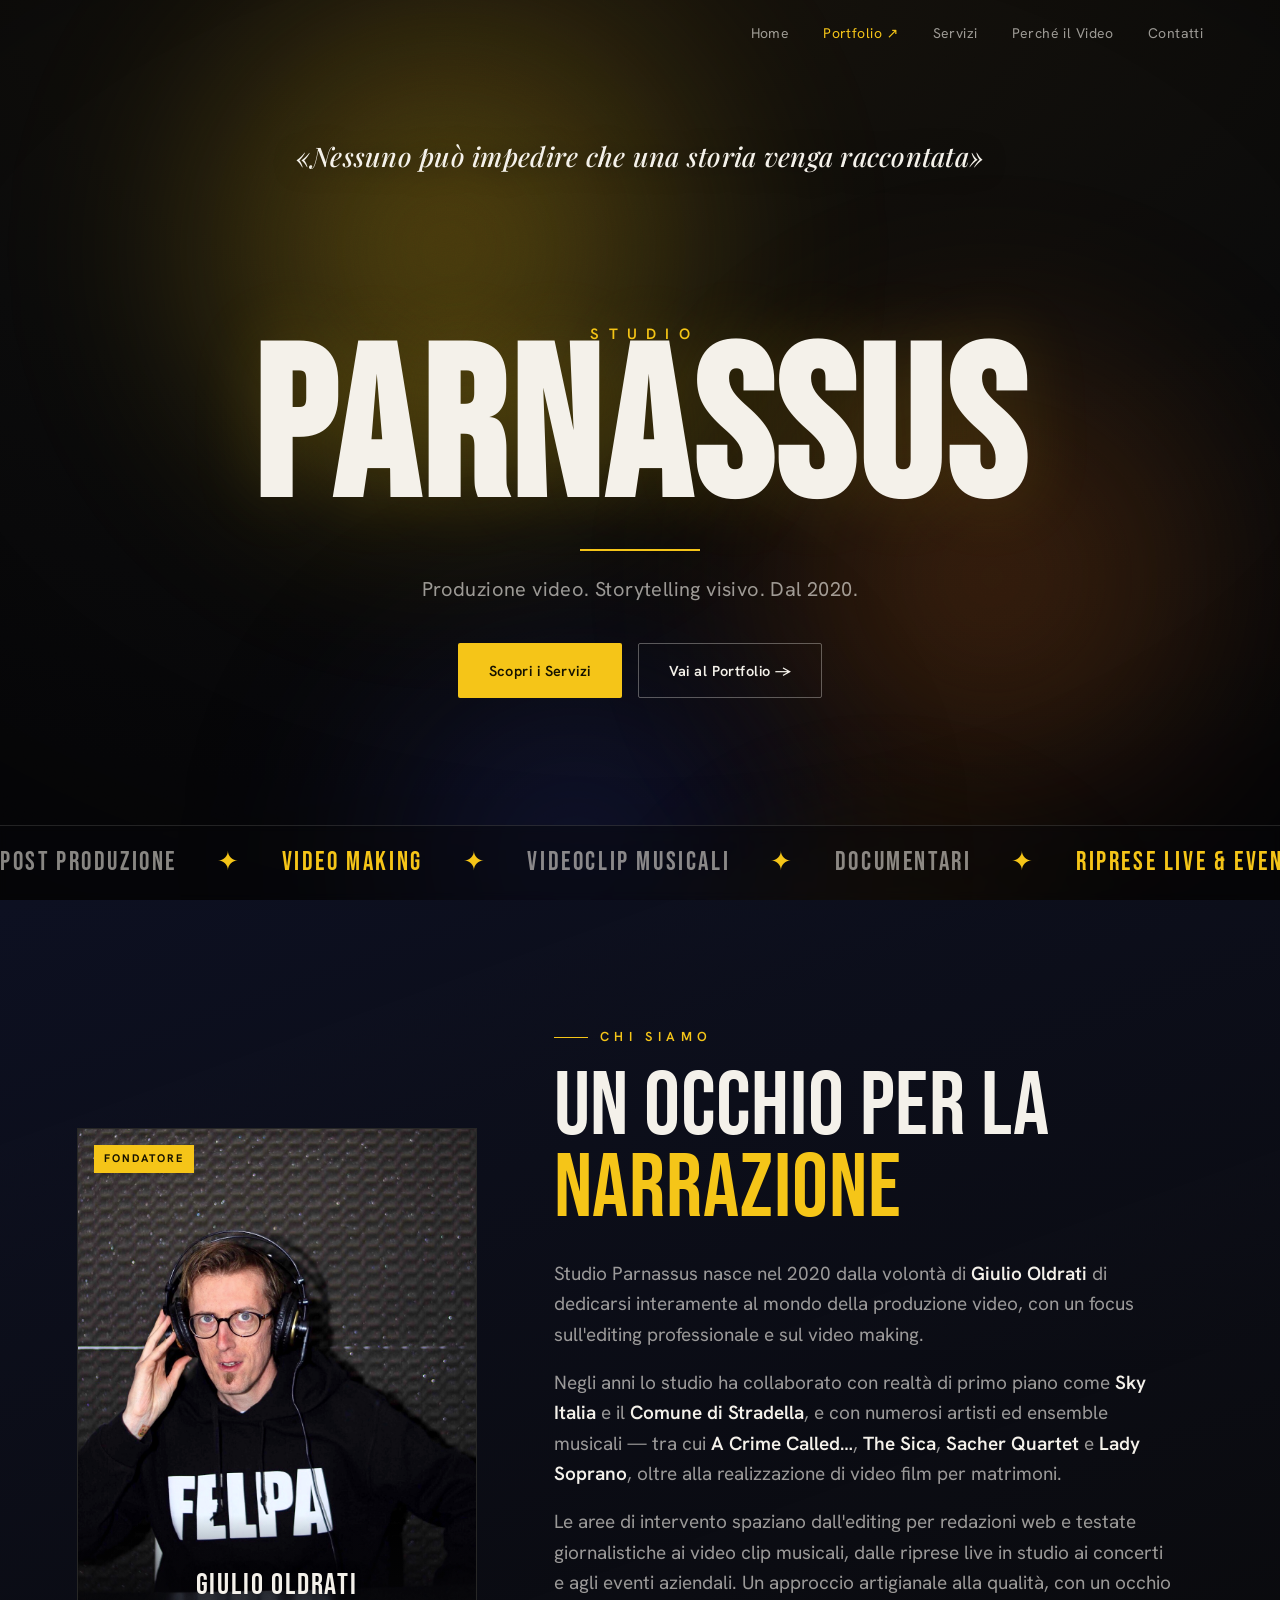
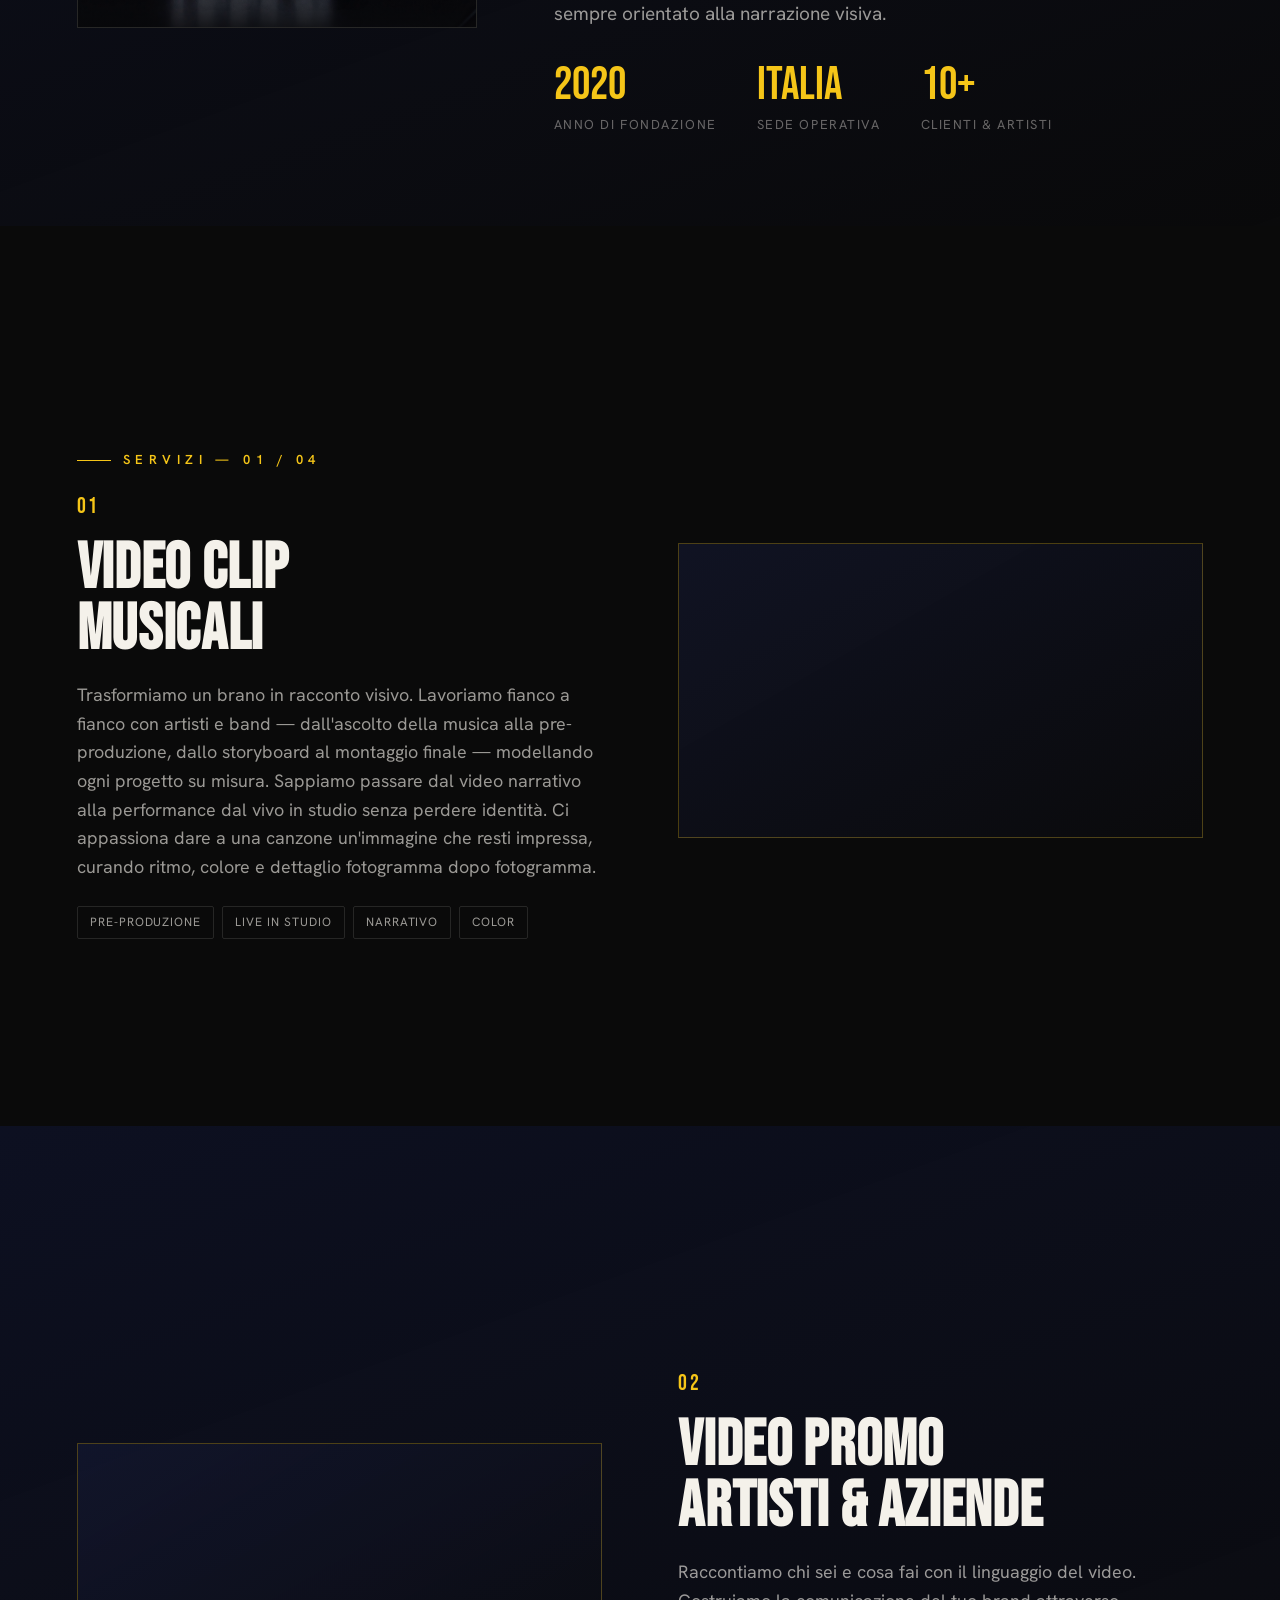
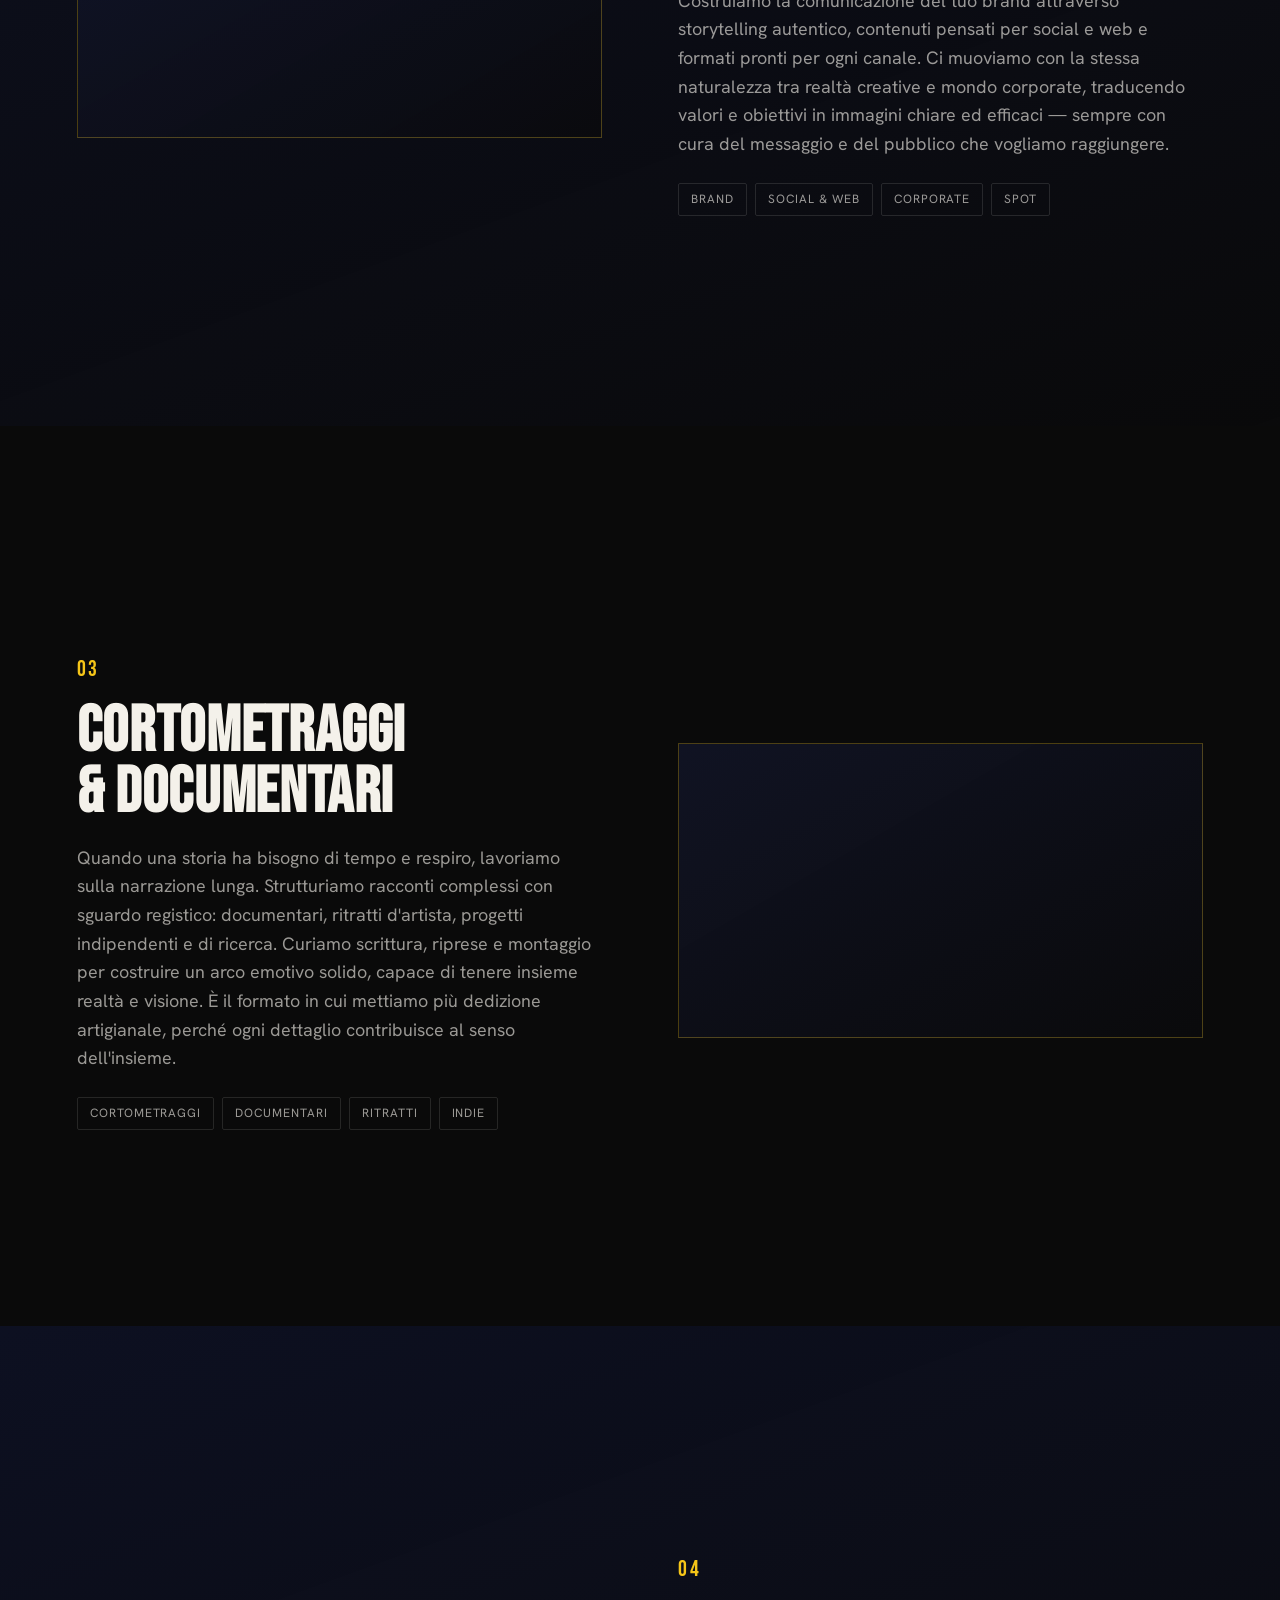
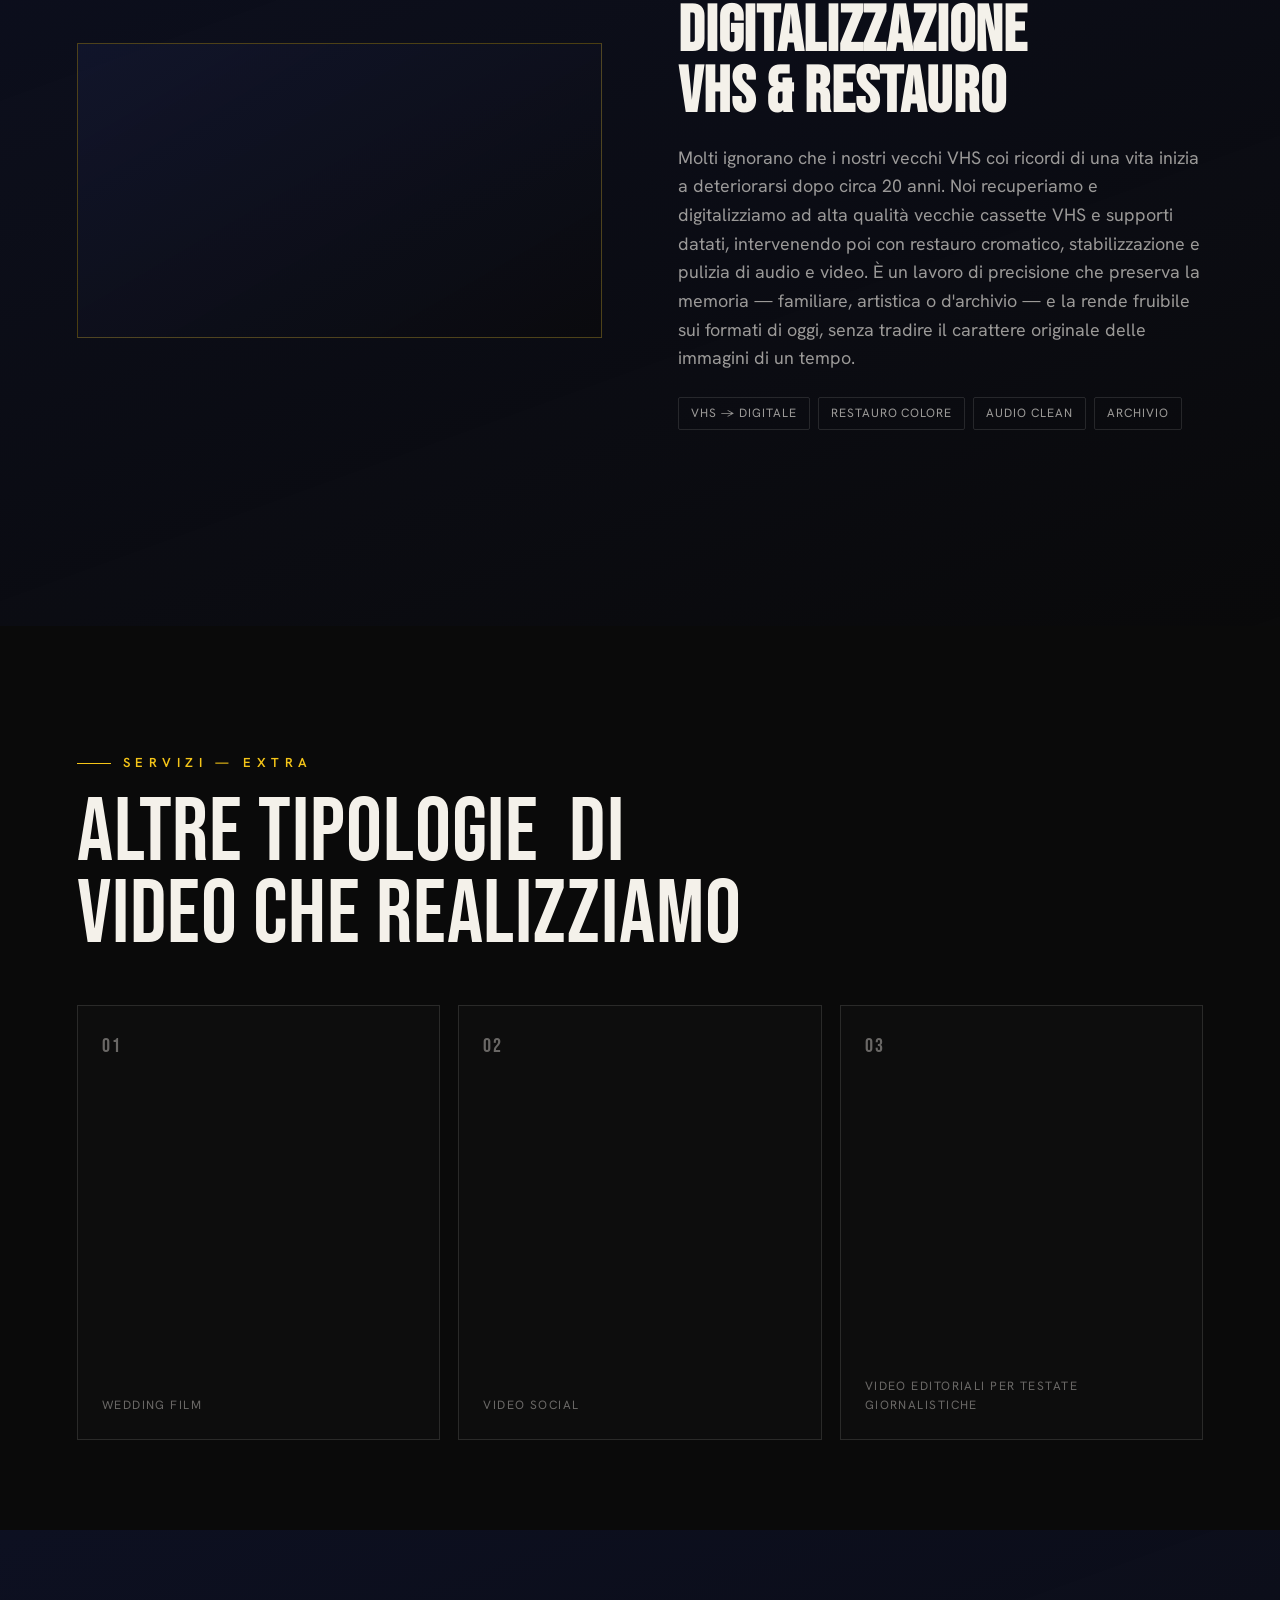
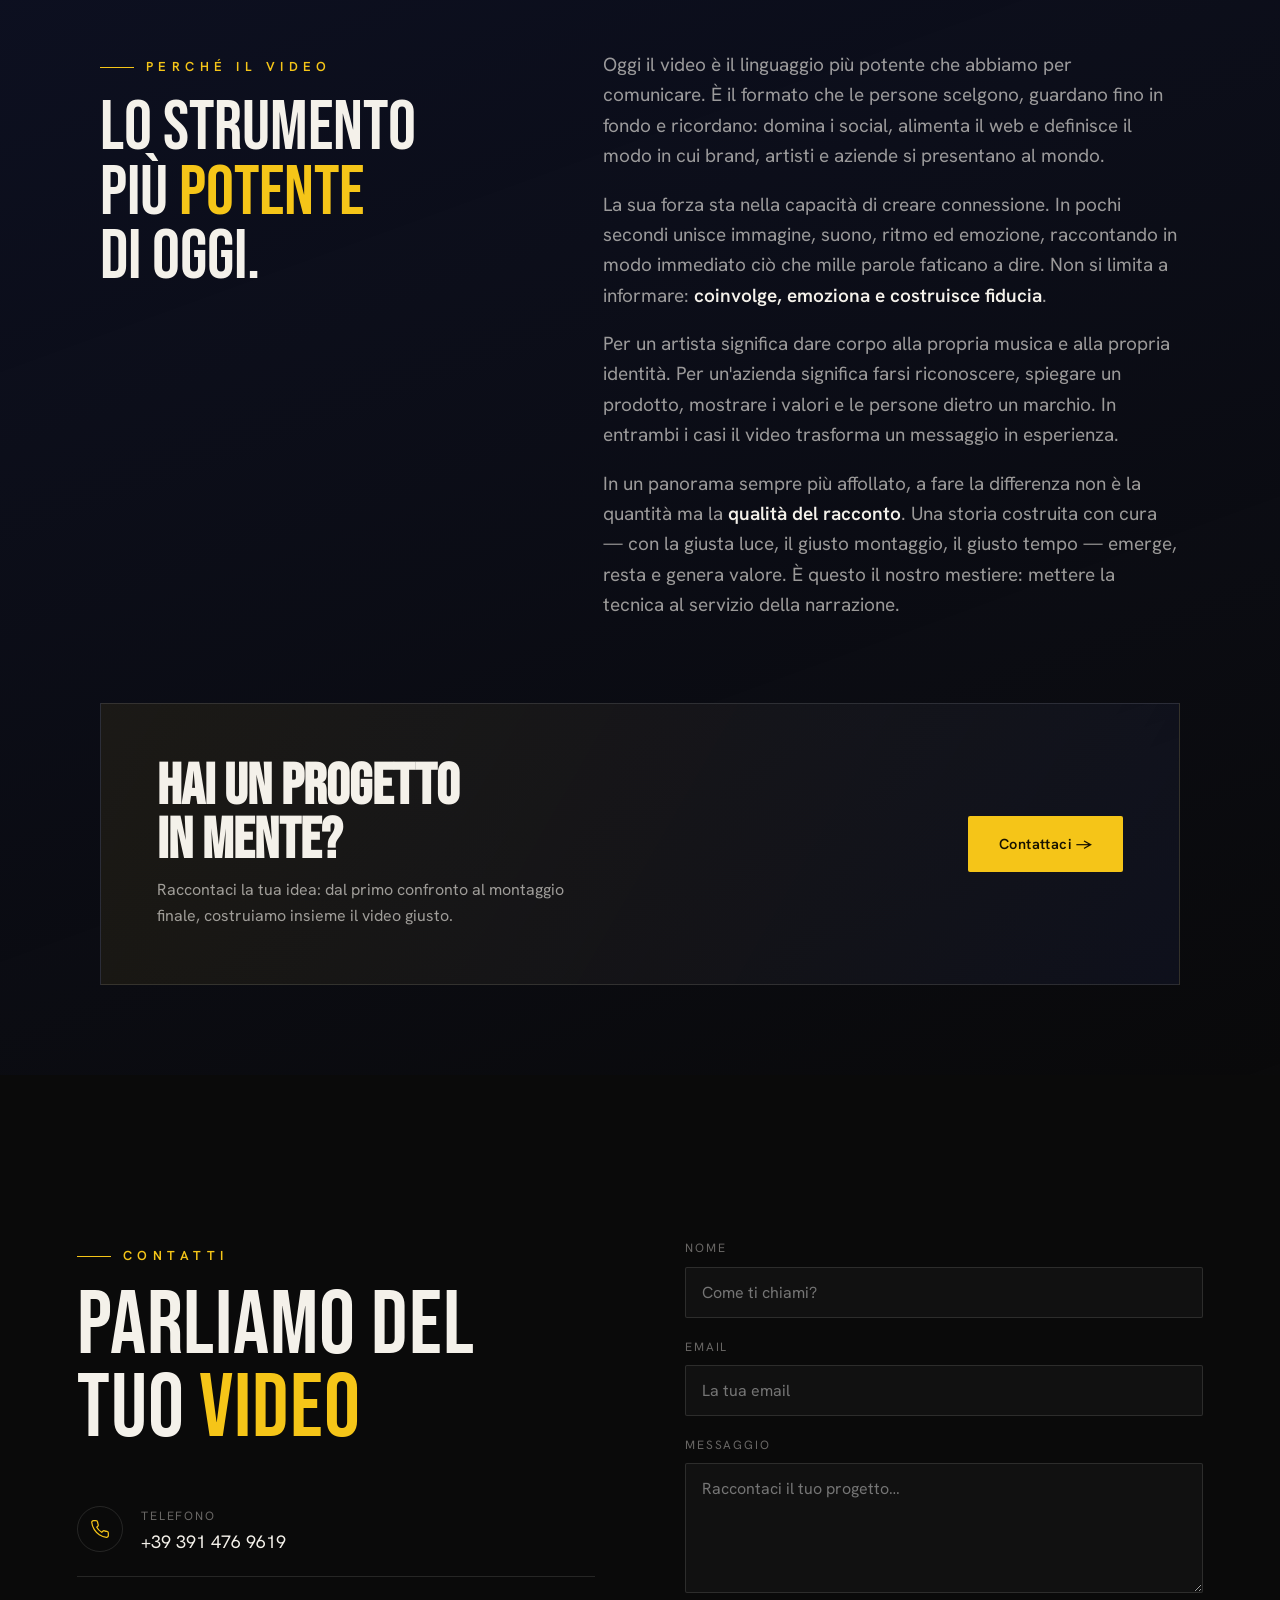
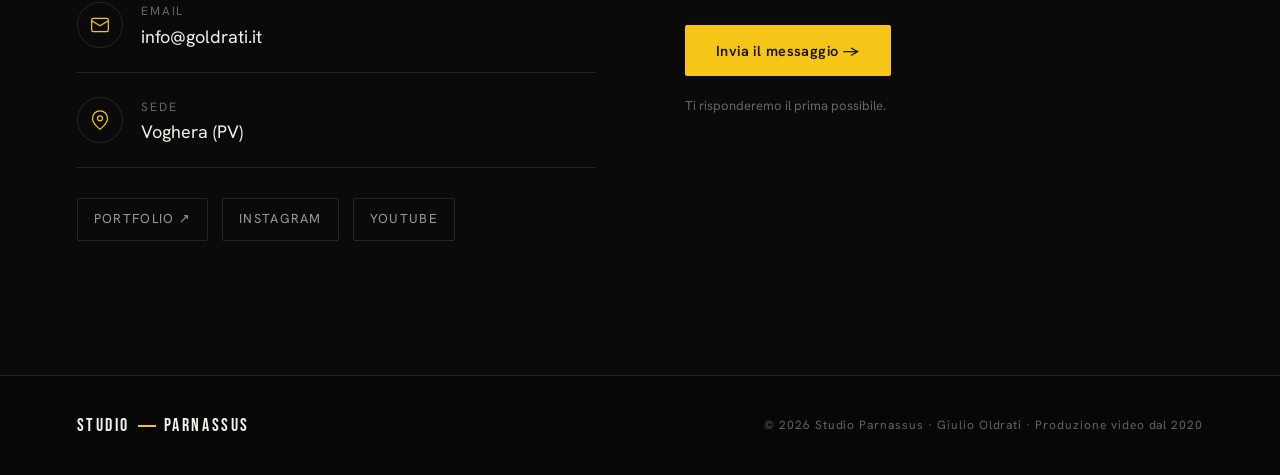
==== commit bd35376b: "aggiorna riquadro video editoriali" ====
--- a/index.html
+++ b/index.html
@@ -166,7 +166,7 @@
     <div class="altre-grid">
       <article class="altre-card has-video"><span class="idx">01</span><iframe width="100%" height="315" src="https://www.youtube-nocookie.com/embed/W0Lt9ftk0YE" frameborder="0" allow="accelerometer; autoplay; clipboard-write; encrypted-media; gyroscope; picture-in-picture" allowfullscreen></iframe><span class="hint">Wedding film</span></article>
       <article class="altre-card has-video"><span class="idx">02</span><iframe width="100%" height="315" src="https://www.youtube-nocookie.com/embed/6gRa1bAQZ48" frameborder="0" allow="accelerometer; autoplay; clipboard-write; encrypted-media; gyroscope; picture-in-picture" allowfullscreen></iframe><span class="hint">Video social</span></article>
-      <article class="altre-card"><span class="idx">03</span><span class="placeholder">—</span><span class="hint">Video di spettacoli e concerti</span></article>
+      <article class="altre-card has-video"><span class="idx">03</span><iframe width="100%" height="315" src="https://www.youtube-nocookie.com/embed/-cYn85OK7Z0" frameborder="0" allow="accelerometer; autoplay; clipboard-write; encrypted-media; gyroscope; picture-in-picture" allowfullscreen></iframe><span class="hint">Video editoriali per testate giornalistiche</span></article>
     </div>
   </div>
 </section>
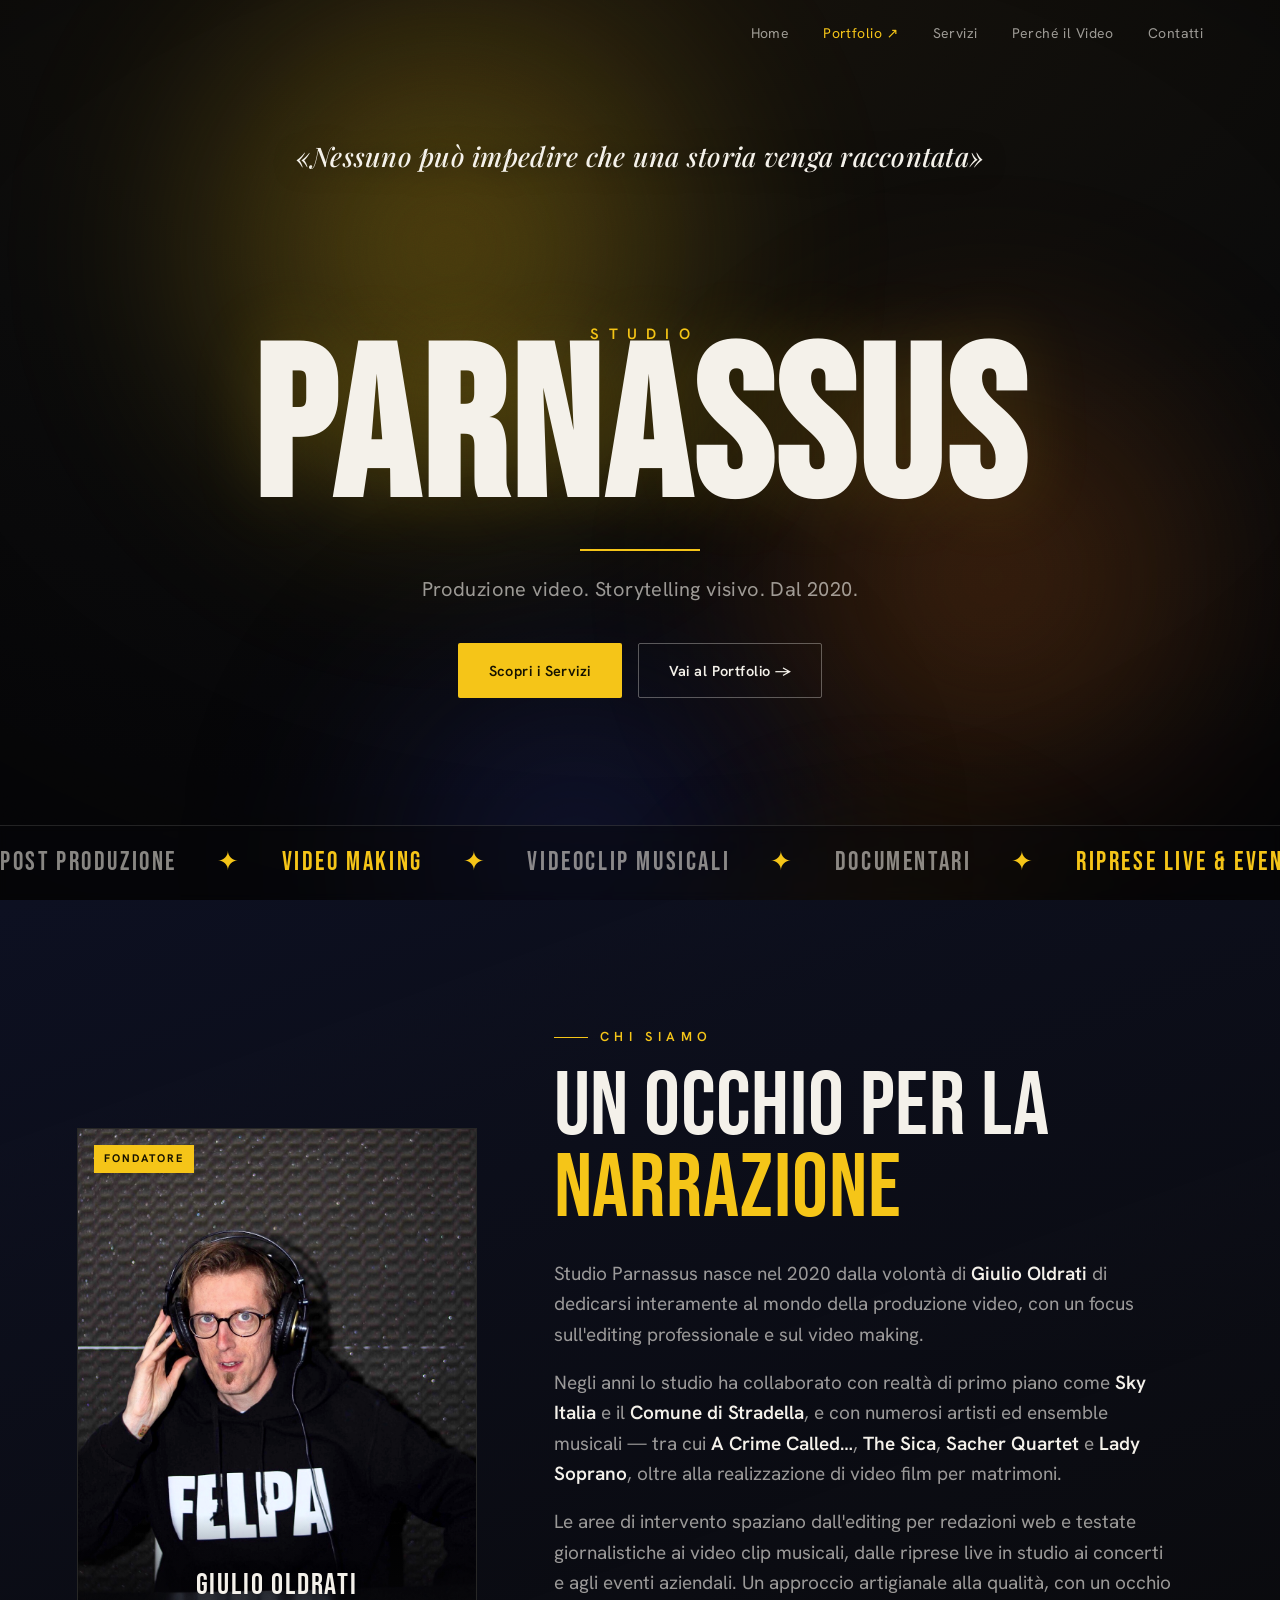
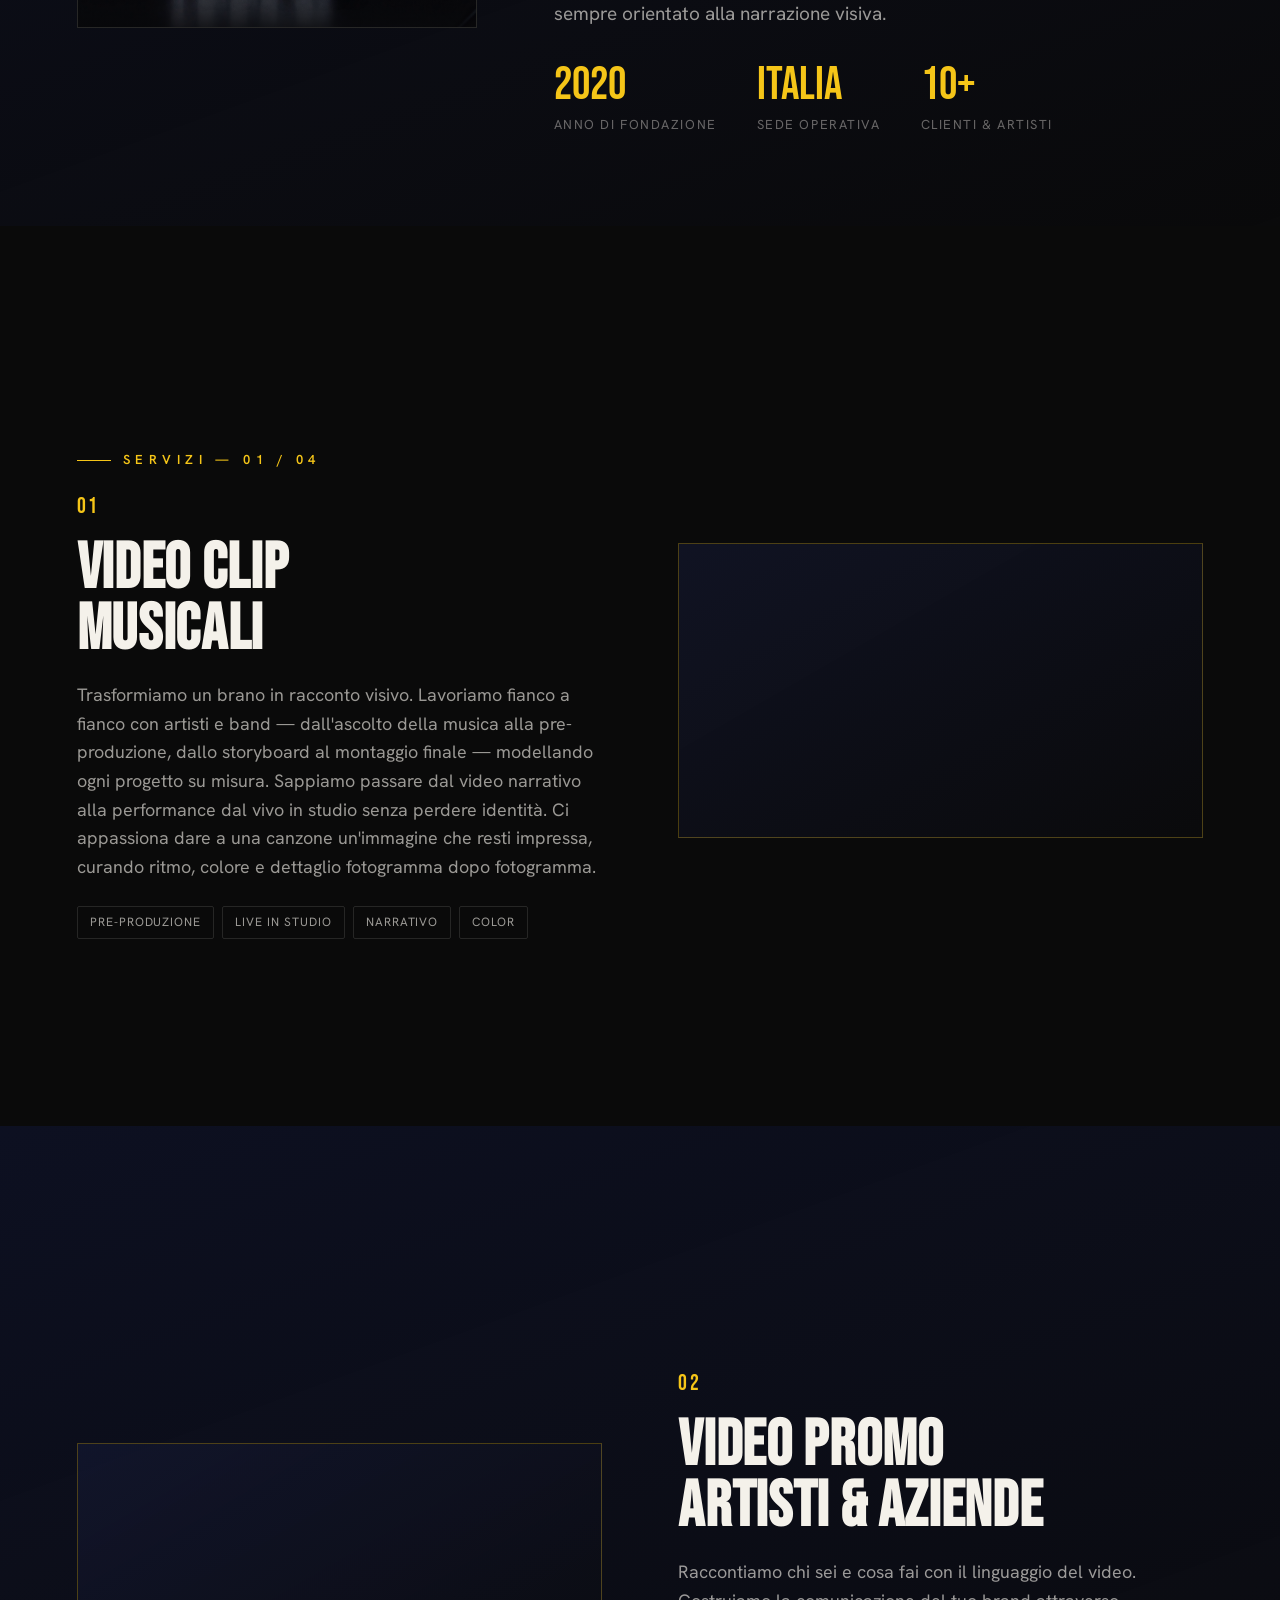
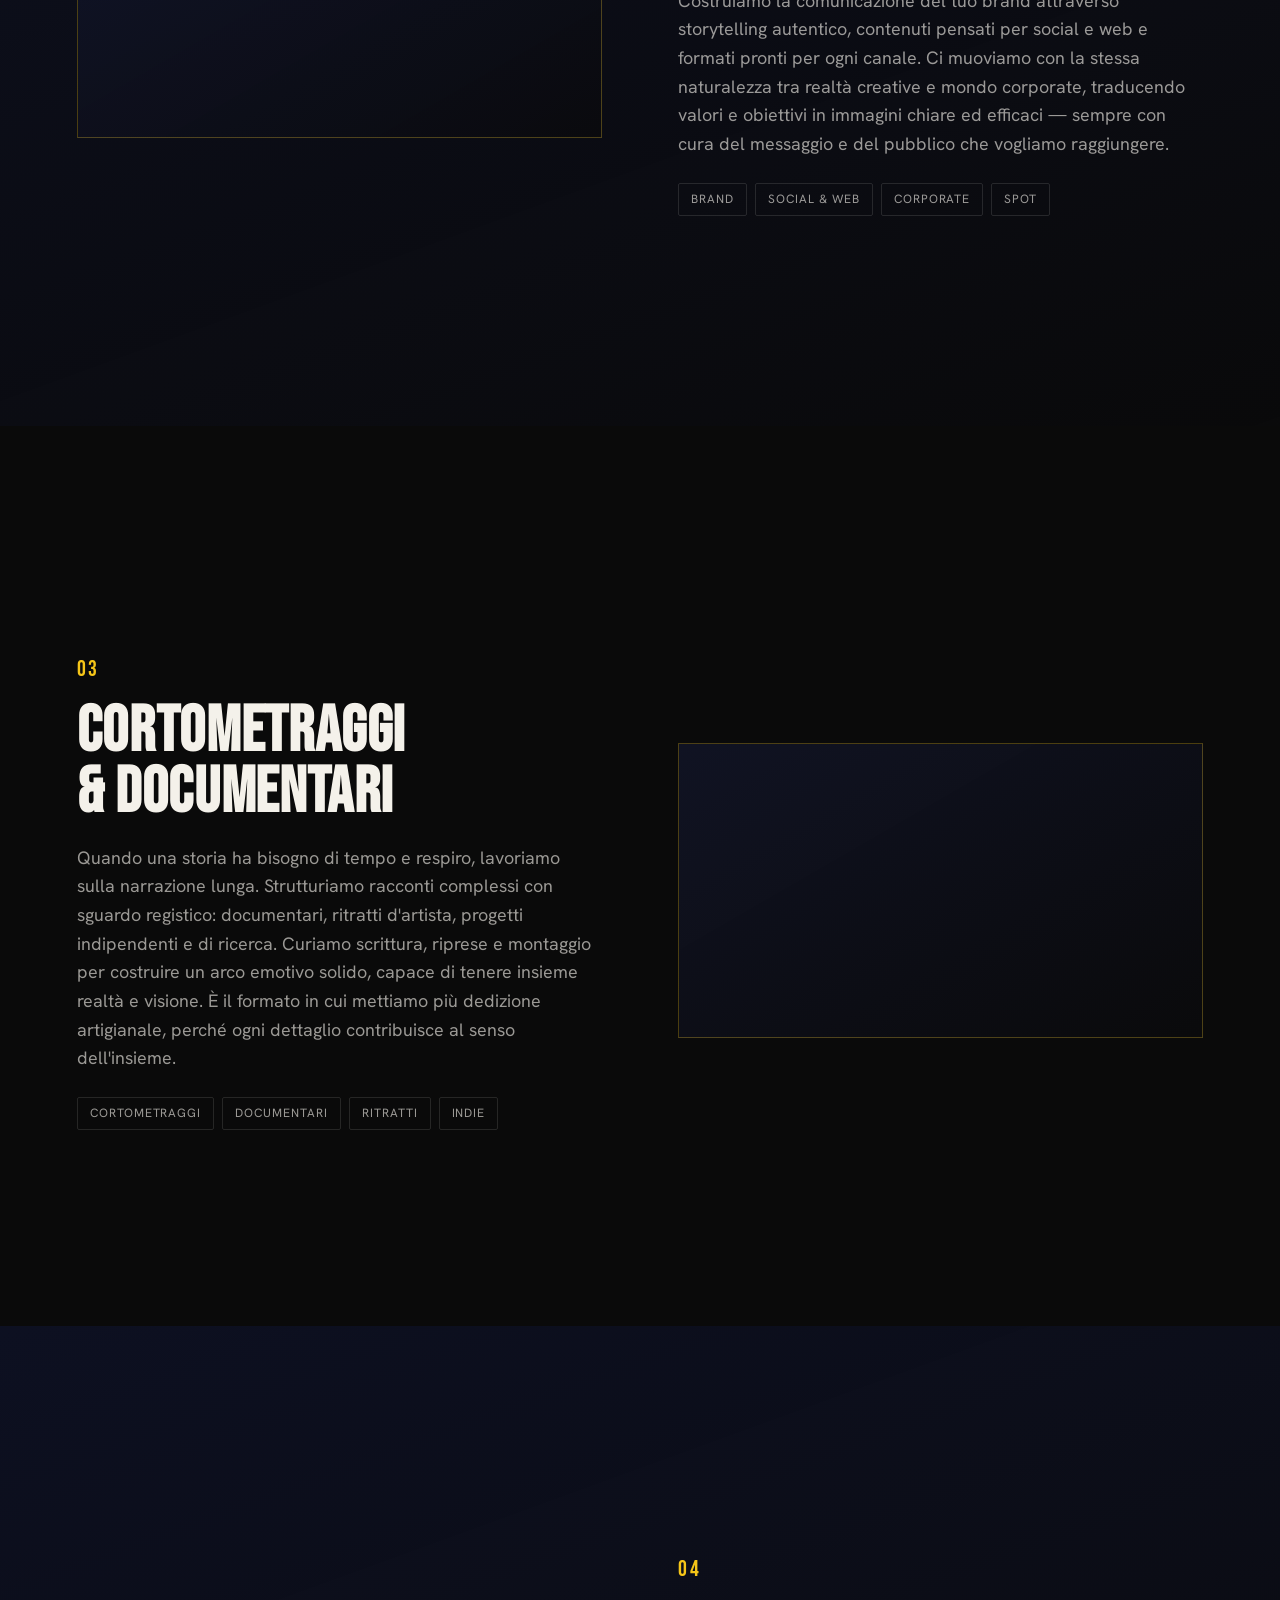
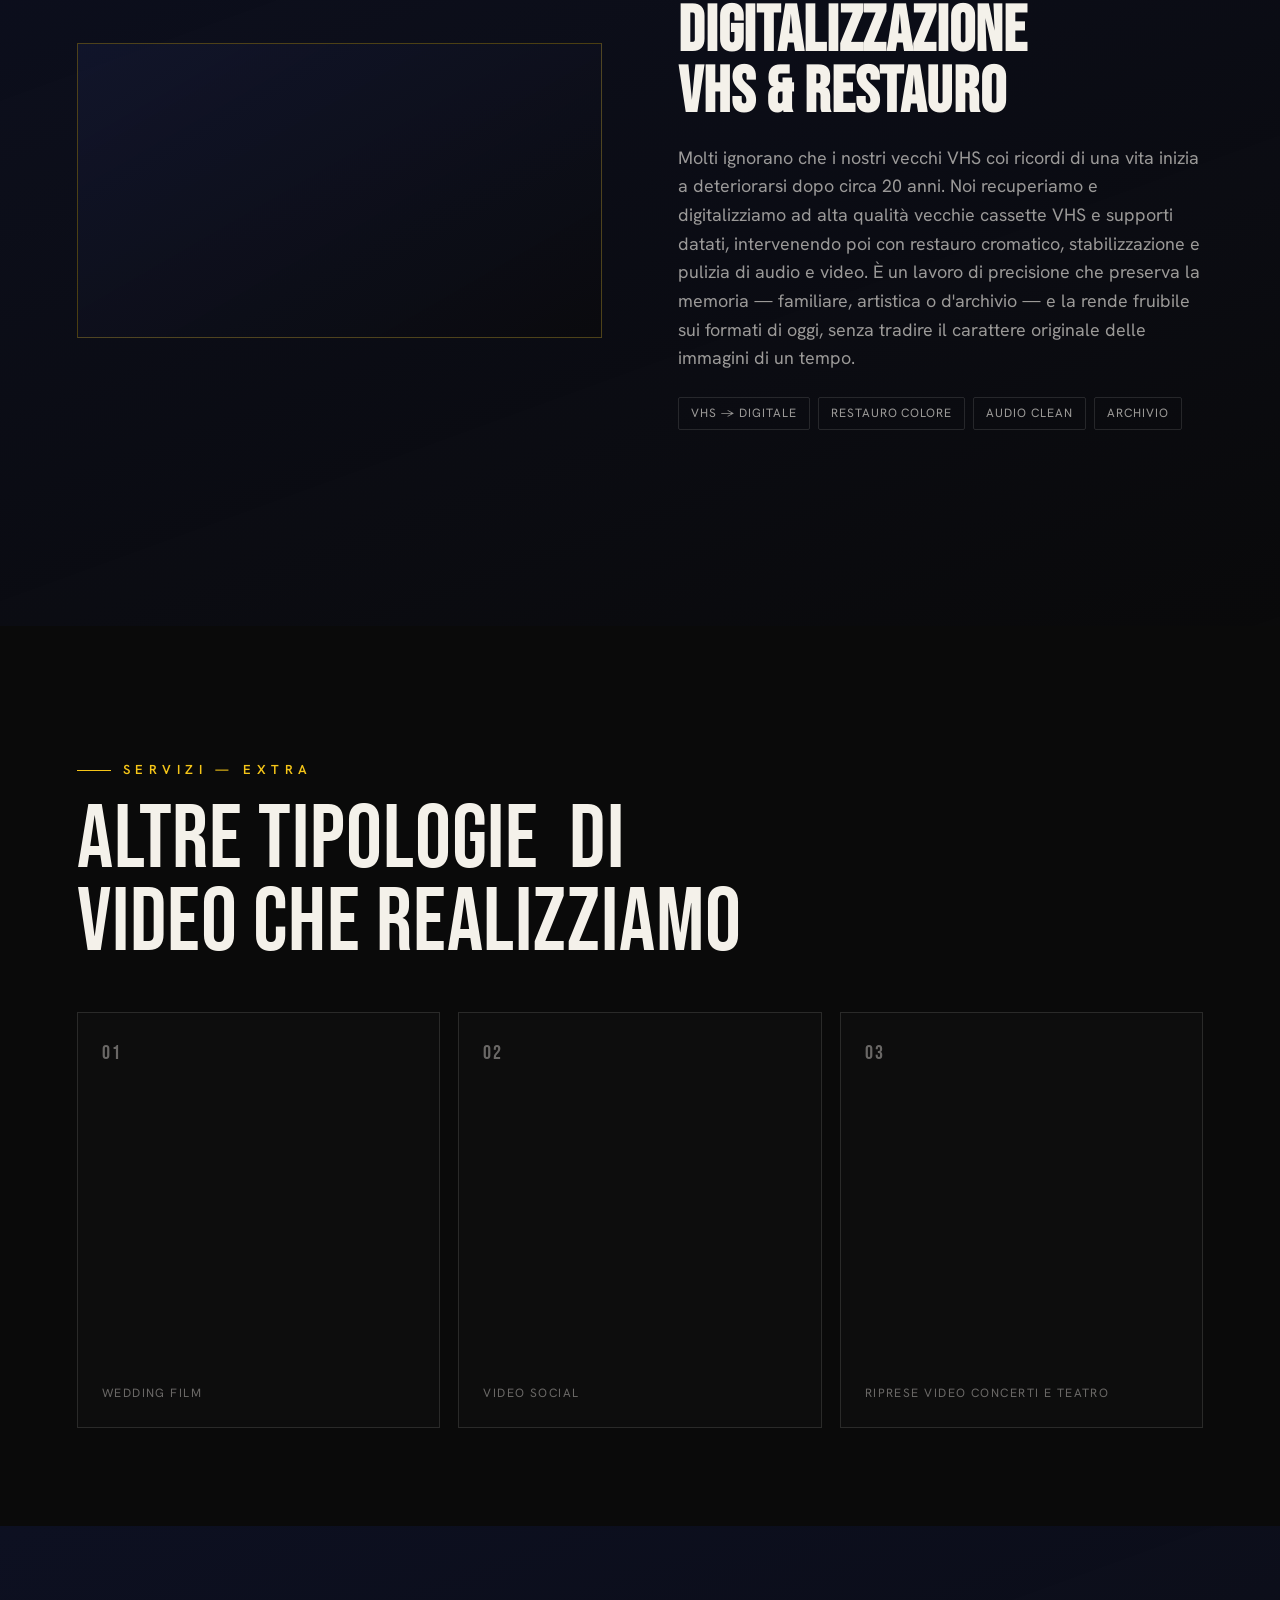
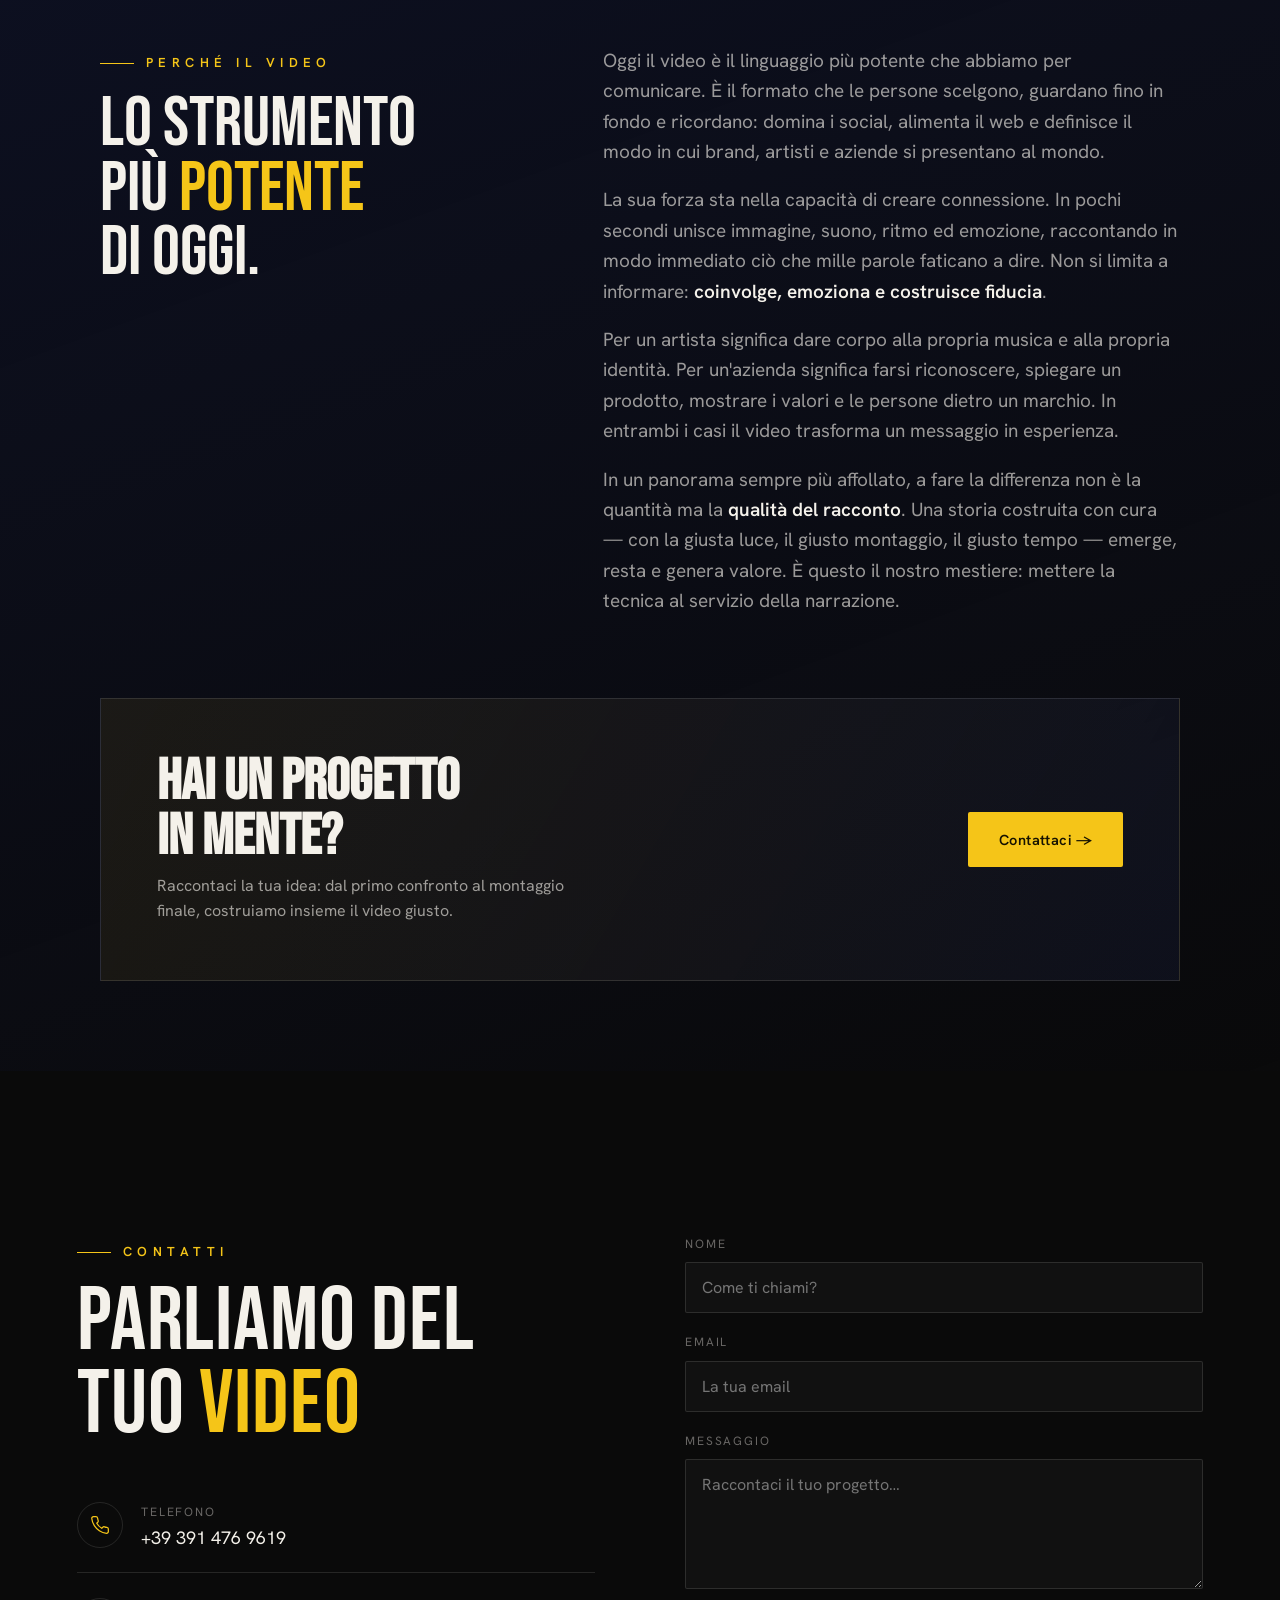
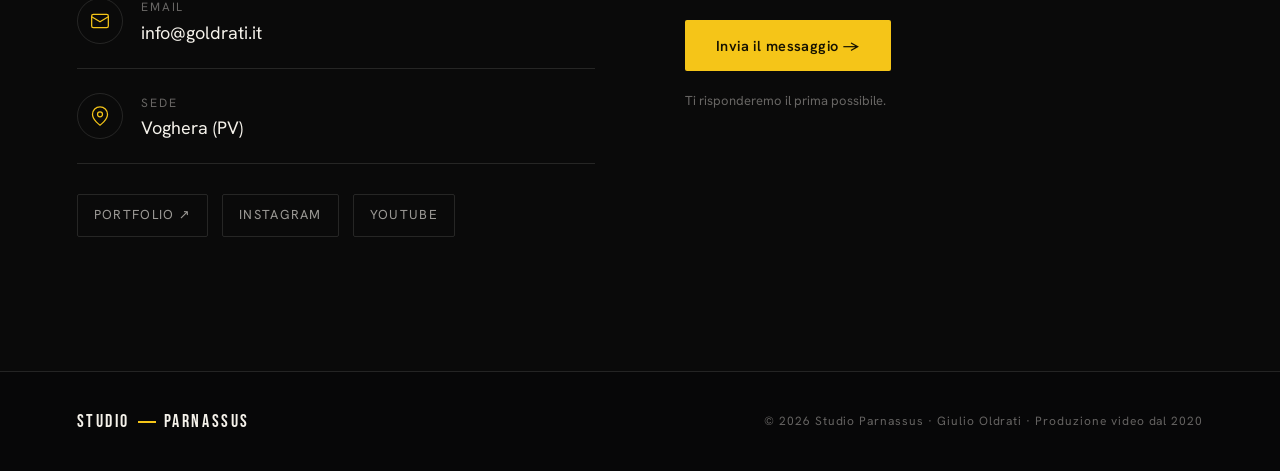
==== commit ba66f2a0: "aggiorna slot 03 concerti e teatro" ====
--- a/index.html
+++ b/index.html
@@ -3,12 +3,39 @@
 <head>
 <meta charset="UTF-8">
 <meta name="viewport" content="width=device-width, initial-scale=1.0">
+<link rel="icon" type="image/png" href="assets/favicon.png">
+<link rel="apple-touch-icon" href="assets/favicon.png">
 <title>Studio Parnassus — Produzione Video</title>
 <meta name="description" content="Studio Parnassus — produzione video, editing professionale e video making. Storytelling visivo dal 2020.">
 <link rel="preconnect" href="https://fonts.googleapis.com">
 <link rel="preconnect" href="https://fonts.gstatic.com" crossorigin>
 <link href="https://fonts.googleapis.com/css2?family=Bebas+Neue&family=Hanken+Grotesk:wght@400;500;600;700;800&family=Playfair+Display:ital,wght@1,500&display=swap" rel="stylesheet">
 <link rel="stylesheet" href="studio-parnassus.css">
+<script type="application/ld+json">
+{
+  "@context": "https://schema.org",
+  "@type": "LocalBusiness",
+  "name": "Studio Parnassus",
+  "description": "Studio di produzione video, editing professionale e video making fondato da Giulio Oldrati nel 2020.",
+  "url": "https://studioparnassus.it",
+  "telephone": "+393914769619",
+  "email": "info@goldrati.it",
+  "address": {
+    "@type": "PostalAddress",
+    "addressLocality": "Voghera",
+    "addressRegion": "PV",
+    "addressCountry": "IT"
+  },
+  "founder": {
+    "@type": "Person",
+    "name": "Giulio Oldrati"
+  },
+  "foundingDate": "2020",
+  "sameAs": [
+    "https://goldrati.myportfolio.com/home"
+  ]
+}
+</script>
 </head>
 <body>
 
@@ -119,7 +146,7 @@
       <div class="svc-tags"><span>Brand</span><span>Social &amp; web</span><span>Corporate</span><span>Spot</span></div>
     </div>
     <div class="video-ph has-video">
-      <iframe width="100%" height="315" src="https://www.youtube-nocookie.com/embed/2lnOYreLle4" frameborder="0" allow="accelerometer; autoplay; clipboard-write; encrypted-media; gyroscope; picture-in-picture" allowfullscreen></iframe>
+      <iframe width="100%" height="315" src="https://www.youtube-nocookie.com/embed/p2wLmKmutA8" frameborder="0" allow="accelerometer; autoplay; clipboard-write; encrypted-media; gyroscope; picture-in-picture" allowfullscreen></iframe>
     </div>
   </div>
 </section>
@@ -166,7 +193,7 @@
     <div class="altre-grid">
       <article class="altre-card has-video"><span class="idx">01</span><iframe width="100%" height="315" src="https://www.youtube-nocookie.com/embed/W0Lt9ftk0YE" frameborder="0" allow="accelerometer; autoplay; clipboard-write; encrypted-media; gyroscope; picture-in-picture" allowfullscreen></iframe><span class="hint">Wedding film</span></article>
       <article class="altre-card has-video"><span class="idx">02</span><iframe width="100%" height="315" src="https://www.youtube-nocookie.com/embed/6gRa1bAQZ48" frameborder="0" allow="accelerometer; autoplay; clipboard-write; encrypted-media; gyroscope; picture-in-picture" allowfullscreen></iframe><span class="hint">Video social</span></article>
-      <article class="altre-card has-video"><span class="idx">03</span><iframe width="100%" height="315" src="https://www.youtube-nocookie.com/embed/-cYn85OK7Z0" frameborder="0" allow="accelerometer; autoplay; clipboard-write; encrypted-media; gyroscope; picture-in-picture" allowfullscreen></iframe><span class="hint">Video editoriali per testate giornalistiche</span></article>
+      <article class="altre-card has-video"><span class="idx">03</span><iframe width="100%" height="315" src="https://www.youtube-nocookie.com/embed/yqGDEitJ5Tw" frameborder="0" allow="accelerometer; autoplay; clipboard-write; encrypted-media; gyroscope; picture-in-picture" allowfullscreen></iframe><span class="hint">Riprese video concerti e teatro</span></article>
     </div>
   </div>
 </section>
@@ -228,8 +255,8 @@
       </ul>
       <div class="contact-social">
         <a href="https://goldrati.myportfolio.com/home" target="_blank" rel="noopener">Portfolio ↗</a>
-        <a href="#" aria-label="Instagram">Instagram</a>
-        <a href="#" aria-label="YouTube">YouTube</a>
+        <a href="https://www.instagram.com/parnassus_studio_/" target="_blank" rel="noopener" aria-label="Instagram">Instagram</a>
+        <a href="https://www.youtube.com/@studioparnassus" target="_blank" rel="noopener" aria-label="YouTube">YouTube</a>
       </div>
     </div>
 
